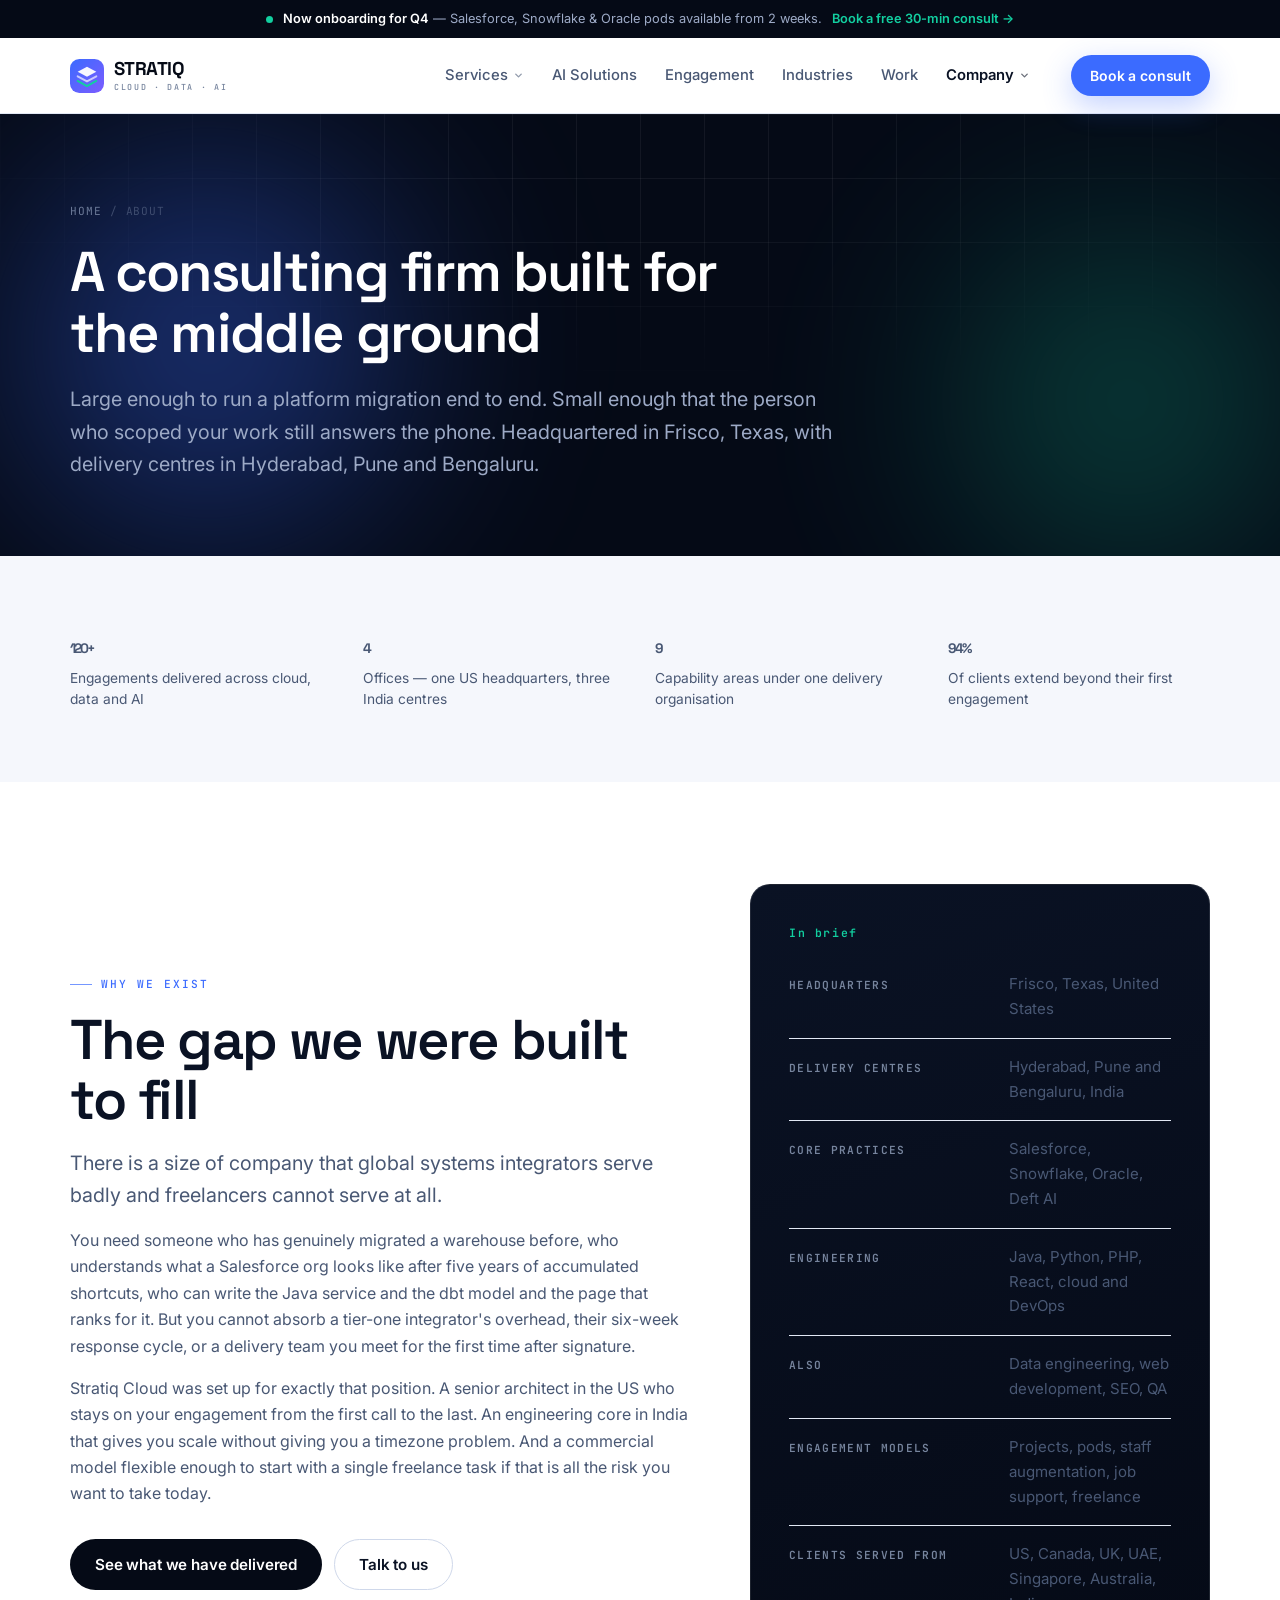
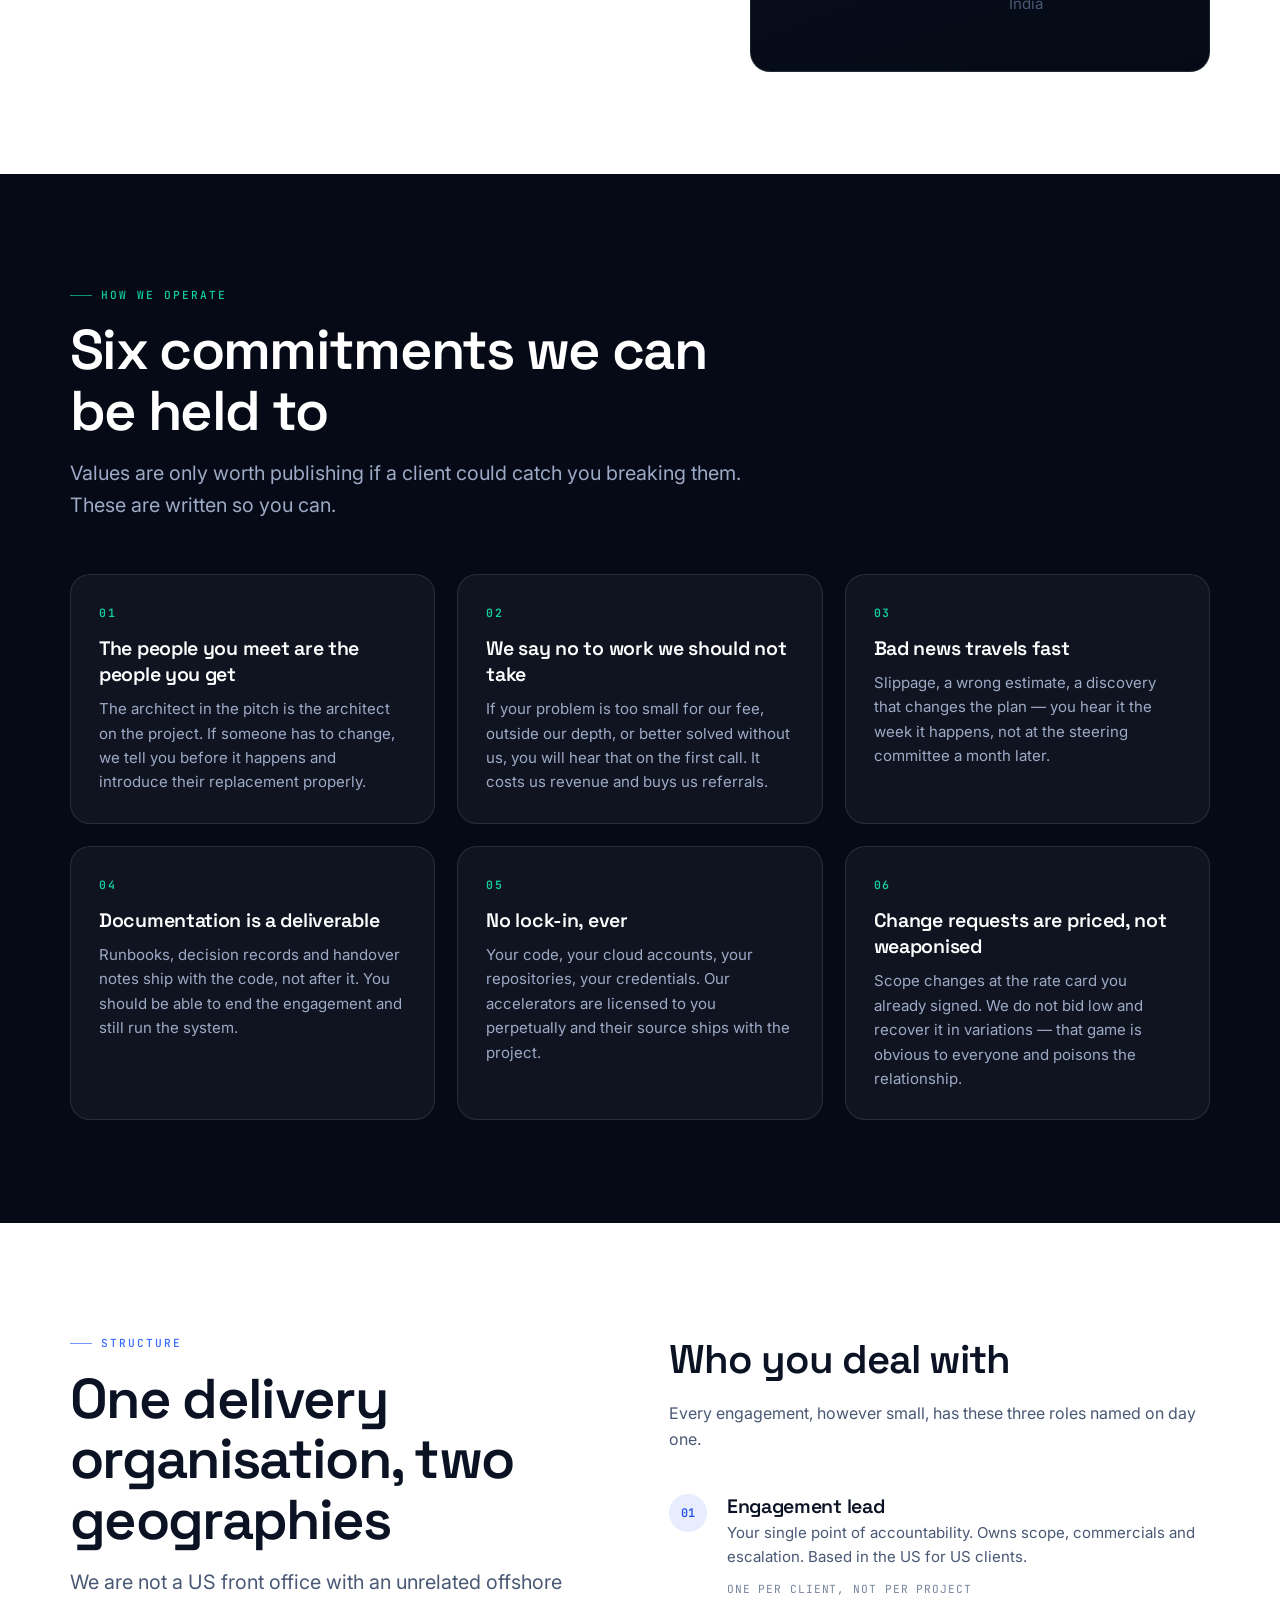
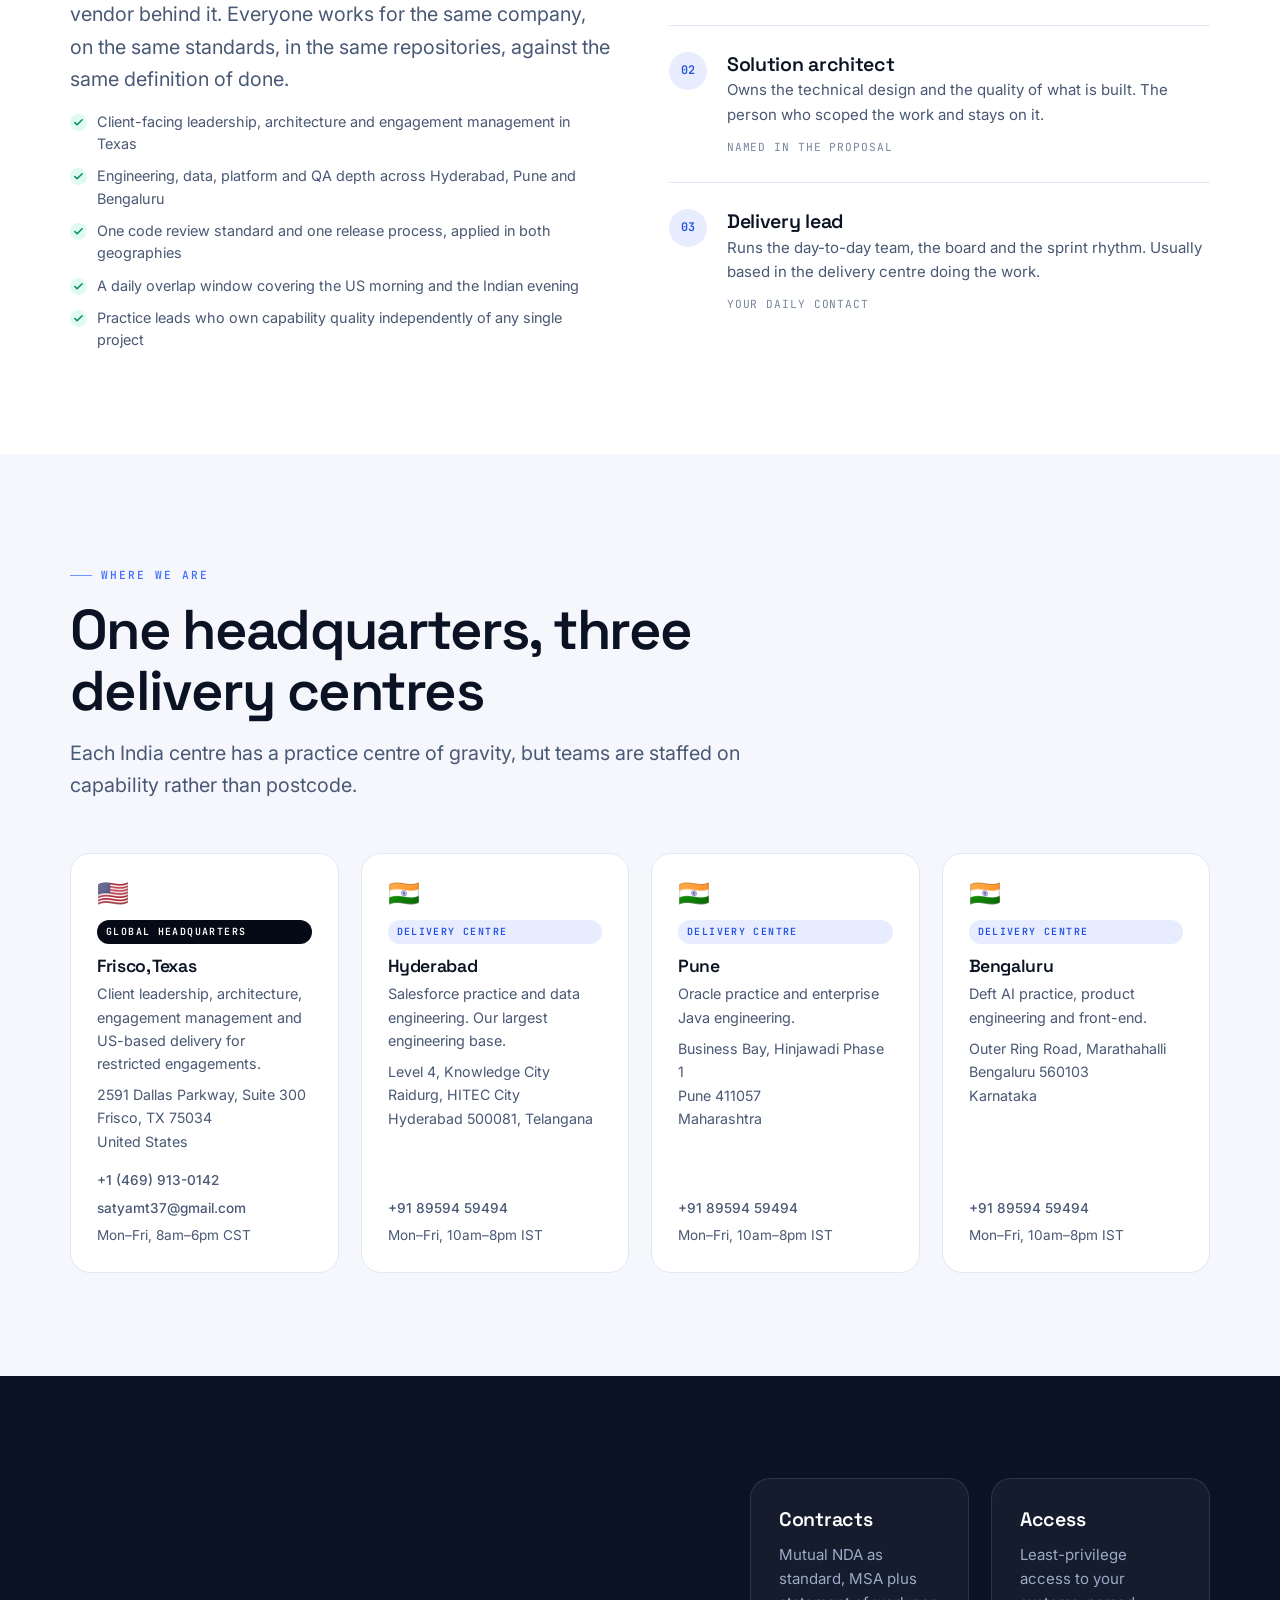
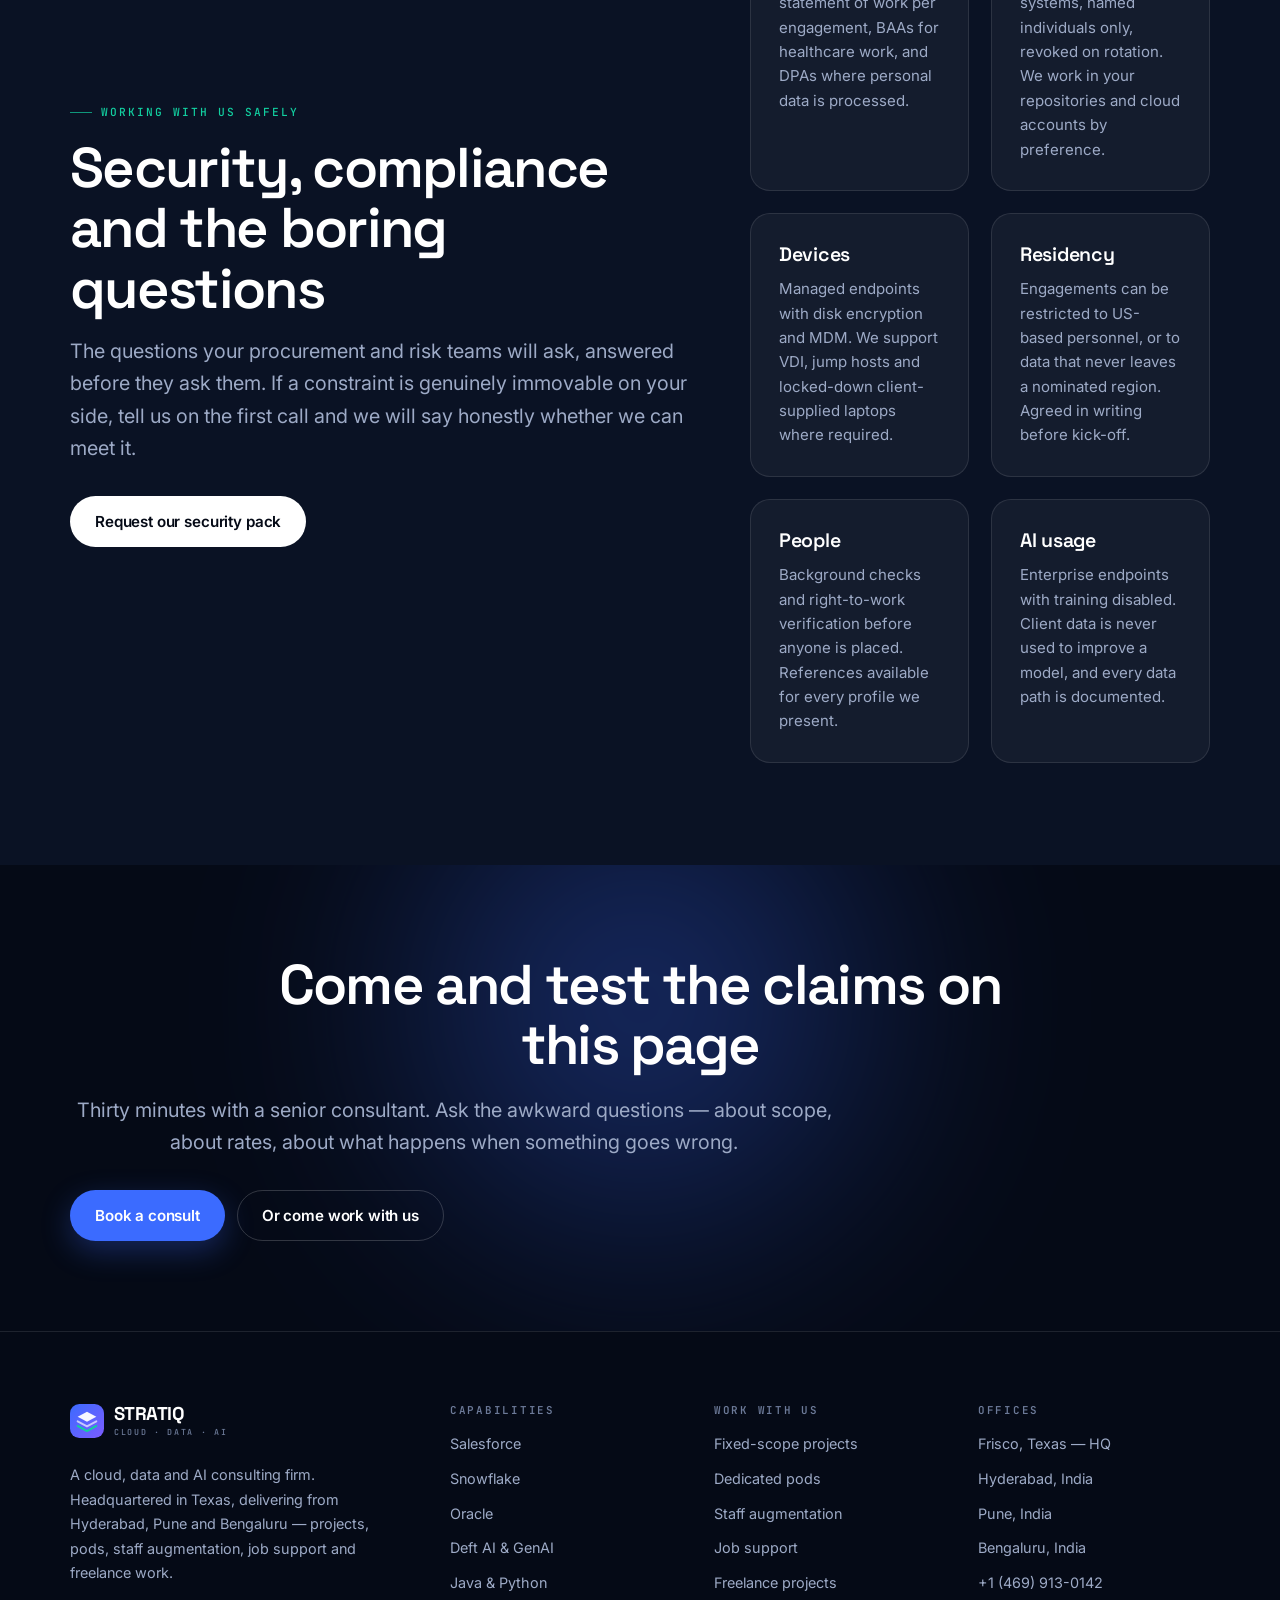
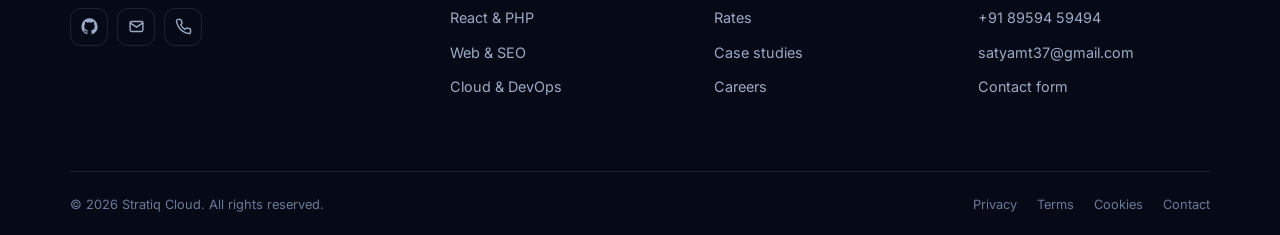
==== about.html @ 6be4d31a "Stratiq Cloud — IT consulting website (Salesforce, Snowflake, Oracle, AI) Complete 11-page static si" ====
<!DOCTYPE html>
<html lang="en">
<head>
<meta charset="utf-8">
<meta name="viewport" content="width=device-width, initial-scale=1, viewport-fit=cover">
<title>About Stratiq Cloud - Texas headquarters, three India delivery centres</title>
<meta name="description" content="Who we are: a cloud, data and AI consulting firm headquartered in Frisco, Texas, with delivery centres in Hyderabad, Pune and Bengaluru. Our values, our method and how we are structured.">
<meta name="theme-color" content="#050A16">
<meta name="author" content="Stratiq Cloud">
<meta name="robots" content="index, follow">
<link rel="canonical" href="https://satyamt37.github.io/Consulting_firm/about.html">

<link rel="icon" href="assets/img/favicon.svg" type="image/svg+xml">
<link rel="apple-touch-icon" href="assets/img/favicon.svg">
<link rel="mask-icon" href="assets/img/favicon.svg" color="#3B6BFF">

<meta property="og:type" content="website">
<meta property="og:site_name" content="Stratiq Cloud">
<meta property="og:title" content="About Stratiq Cloud - Texas headquarters, three India delivery centres">
<meta property="og:description" content="Who we are: a cloud, data and AI consulting firm headquartered in Frisco, Texas, with delivery centres in Hyderabad, Pune and Bengaluru. Our values, our method and how we are structured.">
<meta property="og:url" content="https://satyamt37.github.io/Consulting_firm/about.html">
<meta property="og:image" content="https://satyamt37.github.io/Consulting_firm/assets/img/og.svg">
<meta property="og:image:width" content="1200">
<meta property="og:image:height" content="630">
<meta name="twitter:card" content="summary_large_image">
<meta name="twitter:title" content="About Stratiq Cloud - Texas headquarters, three India delivery centres">
<meta name="twitter:description" content="Who we are: a cloud, data and AI consulting firm headquartered in Frisco, Texas, with delivery centres in Hyderabad, Pune and Bengaluru. Our values, our method and how we are structured.">
<meta name="twitter:image" content="https://satyamt37.github.io/Consulting_firm/assets/img/og.svg">

<link rel="preconnect" href="https://fonts.googleapis.com">
<link rel="preconnect" href="https://fonts.gstatic.com" crossorigin>
<link href="https://fonts.googleapis.com/css2?family=Space+Grotesk:wght@500;600;700&family=Inter:wght@400;500;600&family=JetBrains+Mono:wght@400;500;600&display=swap" rel="stylesheet">
<link rel="stylesheet" href="assets/css/style.css">

<script type="application/ld+json">
{
  "@context": "https://schema.org",
  "@type": "ProfessionalService",
  "name": "Stratiq Cloud",
  "alternateName": "Stratiq Cloud Consulting",
  "url": "https://satyamt37.github.io/Consulting_firm/",
  "logo": "https://satyamt37.github.io/Consulting_firm/assets/img/favicon.svg",
  "image": "https://satyamt37.github.io/Consulting_firm/assets/img/og.svg",
  "description": "Global IT consulting firm delivering Salesforce, Snowflake, Oracle, AI, Java, Python, PHP, React and SEO services. Headquartered in Texas with delivery centres in Hyderabad, Pune and Bengaluru.",
  "email": "satyamt37@gmail.com",
  "telephone": "+1-469-913-0142",
  "priceRange": "$$",
  "address": {
    "@type": "PostalAddress",
    "streetAddress": "2591 Dallas Parkway, Suite 300",
    "addressLocality": "Frisco",
    "addressRegion": "TX",
    "postalCode": "75034",
    "addressCountry": "US"
  },
  "areaServed": ["US", "CA", "GB", "AE", "AU", "IN", "SG"],
  "knowsAbout": ["Salesforce", "Snowflake", "Oracle Cloud", "Artificial Intelligence", "Data Engineering", "Java", "Python", "PHP", "React", "SEO"],
  "sameAs": ["https://github.com/satyamt37/Consulting_firm"]
}
</script>
</head>
<body>

<a class="skip" href="#main">Skip to content</a>

<!-- ====================== ANNOUNCEMENT ====================== -->
<div class="announce">
  <div class="wrap announce__in">
    <span class="pulse" aria-hidden="true"></span>
    <span><strong>Now onboarding for Q4</strong> — Salesforce, Snowflake &amp; Oracle pods available from 2 weeks.</span>
    <a href="contact.html">Book a free 30-min consult &rarr;</a>
  </div>
</div>

<!-- ====================== HEADER ====================== -->
<header class="header">
  <div class="wrap header__inner">

    <a class="logo" href="index.html" aria-label="Stratiq Cloud — home">
      <svg class="logo__mark" viewBox="0 0 40 40" fill="none" aria-hidden="true">
        <defs><linearGradient id="sgH" x1="0" y1="0" x2="40" y2="40" gradientUnits="userSpaceOnUse">
          <stop stop-color="#3B6BFF"/><stop offset="1" stop-color="#7C5CFF"/></linearGradient></defs>
        <rect width="40" height="40" rx="11" fill="url(#sgH)"/>
        <path d="M20 9 31 15 20 21 9 15 20 9Z" fill="#fff" opacity=".95"/>
        <path d="M9 20.4 20 26.4l11-6" stroke="#fff" stroke-width="2.3" stroke-linecap="round" stroke-linejoin="round" opacity=".65"/>
        <path d="M9 25.8 20 31.8l11-6" stroke="#12CFA0" stroke-width="2.3" stroke-linecap="round" stroke-linejoin="round"/>
      </svg>
      <span class="logo__txt">STRATIQ<span class="logo__sub">Cloud · Data · AI</span></span>
    </a>

    <nav class="nav" aria-label="Main">
      <ul class="nav__list">

        <li class="nav__item">
          <a class="nav__link" href="services.html">Services
            <svg viewBox="0 0 24 24" fill="none" stroke="currentColor" stroke-width="3" stroke-linecap="round" stroke-linejoin="round" aria-hidden="true"><polyline points="6 9 12 15 18 9"/></svg>
          </a>
          <div class="mega">
            <a class="mega__item" href="services.html#salesforce">
              <span class="mega__ic"><svg viewBox="0 0 24 24" fill="none" stroke="currentColor" stroke-width="2" stroke-linecap="round" stroke-linejoin="round"><path d="M18 10h-1.26A8 8 0 1 0 9 20h9a5 5 0 0 0 0-10z"/></svg></span>
              <span><span class="mega__t">Salesforce</span><span class="mega__d">Sales, Service, Data Cloud, Agentforce, integrations</span></span>
            </a>
            <a class="mega__item" href="services.html#snowflake">
              <span class="mega__ic"><svg viewBox="0 0 24 24" fill="none" stroke="currentColor" stroke-width="2" stroke-linecap="round" stroke-linejoin="round"><line x1="12" y1="2" x2="12" y2="22"/><line x1="4" y1="7" x2="20" y2="17"/><line x1="4" y1="17" x2="20" y2="7"/></svg></span>
              <span><span class="mega__t">Snowflake</span><span class="mega__d">Migrations, Cortex AI, warehouses, cost control</span></span>
            </a>
            <a class="mega__item" href="services.html#oracle">
              <span class="mega__ic"><svg viewBox="0 0 24 24" fill="none" stroke="currentColor" stroke-width="2" stroke-linecap="round" stroke-linejoin="round"><ellipse cx="12" cy="5" rx="9" ry="3"/><path d="M21 12c0 1.66-4 3-9 3s-9-1.34-9-3"/><path d="M3 5v14c0 1.66 4 3 9 3s9-1.34 9-3V5"/></svg></span>
              <span><span class="mega__t">Oracle</span><span class="mega__d">Fusion, OCI, EBS, APEX, PL/SQL modernisation</span></span>
            </a>
            <a class="mega__item" href="ai-solutions.html">
              <span class="mega__ic"><svg viewBox="0 0 24 24" fill="none" stroke="currentColor" stroke-width="2" stroke-linecap="round" stroke-linejoin="round"><rect x="4" y="4" width="16" height="16" rx="3"/><path d="M9 9h6v6H9z"/><path d="M9 2v2M15 2v2M9 20v2M15 20v2M2 9h2M2 15h2M20 9h2M20 15h2"/></svg></span>
              <span><span class="mega__t">Deft AI &amp; GenAI</span><span class="mega__d">Agents, RAG, LLMOps, forecasting, automation</span></span>
            </a>
            <a class="mega__item" href="services.html#engineering">
              <span class="mega__ic"><svg viewBox="0 0 24 24" fill="none" stroke="currentColor" stroke-width="2" stroke-linecap="round" stroke-linejoin="round"><polyline points="16 18 22 12 16 6"/><polyline points="8 6 2 12 8 18"/></svg></span>
              <span><span class="mega__t">Application engineering</span><span class="mega__d">Java, Python, PHP, React, APIs, cloud-native</span></span>
            </a>
            <a class="mega__item" href="services.html#seo">
              <span class="mega__ic"><svg viewBox="0 0 24 24" fill="none" stroke="currentColor" stroke-width="2" stroke-linecap="round" stroke-linejoin="round"><circle cx="11" cy="11" r="7"/><line x1="21" y1="21" x2="16.65" y2="16.65"/></svg></span>
              <span><span class="mega__t">Web &amp; SEO</span><span class="mega__d">Sites, Core Web Vitals, technical and AI-era SEO</span></span>
            </a>
          </div>
        </li>

        <li class="nav__item"><a class="nav__link" href="ai-solutions.html">AI Solutions</a></li>
        <li class="nav__item"><a class="nav__link" href="engagement.html">Engagement</a></li>
        <li class="nav__item"><a class="nav__link" href="industries.html">Industries</a></li>
        <li class="nav__item"><a class="nav__link" href="work.html">Work</a></li>

        <li class="nav__item">
          <a class="nav__link" href="about.html">Company
            <svg viewBox="0 0 24 24" fill="none" stroke="currentColor" stroke-width="3" stroke-linecap="round" stroke-linejoin="round" aria-hidden="true"><polyline points="6 9 12 15 18 9"/></svg>
          </a>
          <div class="mega">
            <a class="mega__item" href="about.html">
              <span class="mega__ic"><svg viewBox="0 0 24 24" fill="none" stroke="currentColor" stroke-width="2" stroke-linecap="round" stroke-linejoin="round"><circle cx="12" cy="12" r="9"/><line x1="3.6" y1="9" x2="20.4" y2="9"/><line x1="3.6" y1="15" x2="20.4" y2="15"/><path d="M12 3a15 15 0 0 1 0 18 15 15 0 0 1 0-18z"/></svg></span>
              <span><span class="mega__t">About Stratiq</span><span class="mega__d">Texas HQ, three India delivery centres, how we work</span></span>
            </a>
            <a class="mega__item" href="careers.html">
              <span class="mega__ic"><svg viewBox="0 0 24 24" fill="none" stroke="currentColor" stroke-width="2" stroke-linecap="round" stroke-linejoin="round"><rect x="2" y="7" width="20" height="14" rx="2"/><path d="M16 21V5a2 2 0 0 0-2-2h-4a2 2 0 0 0-2 2v16"/></svg></span>
              <span><span class="mega__t">Careers</span><span class="mega__d">Open roles across the US and India</span></span>
            </a>
            <a class="mega__item" href="engagement.html#job-support">
              <span class="mega__ic"><svg viewBox="0 0 24 24" fill="none" stroke="currentColor" stroke-width="2" stroke-linecap="round" stroke-linejoin="round"><path d="M18 8A6 6 0 0 0 6 8c0 7-3 9-3 9h18s-3-2-3-9"/><path d="M13.7 21a2 2 0 0 1-3.4 0"/></svg></span>
              <span><span class="mega__t">Job support</span><span class="mega__d">On-the-job help for working professionals</span></span>
            </a>
            <a class="mega__item" href="contact.html">
              <span class="mega__ic"><svg viewBox="0 0 24 24" fill="none" stroke="currentColor" stroke-width="2" stroke-linecap="round" stroke-linejoin="round"><path d="M4 4h16v16H4z"/><polyline points="4 6 12 13 20 6"/></svg></span>
              <span><span class="mega__t">Contact us</span><span class="mega__d">Talk to a consultant in one business day</span></span>
            </a>
          </div>
        </li>

      </ul>
    </nav>

    <a class="btn btn--primary btn--sm header__cta" href="contact.html">Book a consult</a>

    <button class="burger" type="button" aria-label="Open menu" aria-expanded="false" aria-controls="drawer">
      <span></span><span></span><span></span>
    </button>
  </div>
</header>

<!-- ====================== MOBILE DRAWER ====================== -->
<div class="drawer" id="drawer" aria-hidden="true">
  <nav aria-label="Mobile">
    <a class="drawer__link" href="index.html">Home <span>01</span></a>
    <a class="drawer__link" href="services.html">Services <span>02</span></a>
    <a class="drawer__link" href="ai-solutions.html">AI Solutions <span>03</span></a>
    <a class="drawer__link" href="engagement.html">Engagement models <span>04</span></a>
    <a class="drawer__link" href="industries.html">Industries <span>05</span></a>
    <a class="drawer__link" href="work.html">Work <span>06</span></a>
    <a class="drawer__link" href="about.html">About <span>07</span></a>
    <a class="drawer__link" href="careers.html">Careers <span>08</span></a>
    <a class="drawer__link" href="contact.html">Contact <span>09</span></a>
  </nav>
  <div class="drawer__foot">
    <a class="btn btn--primary btn--block" href="contact.html">Book a free consult</a>
    <a class="btn btn--ghost btn--block" href="engagement.html#job-support">Get job support</a>
  </div>
  <div class="drawer__meta">
    US HQ &middot; Frisco, Texas &middot; <a href="tel:+14699130142">+1 (469) 913-0142</a><br>
    India &middot; Hyderabad &middot; <a href="tel:+918959459494">+91 89594 59494</a><br>
    <a href="mailto:satyamt37@gmail.com">satyamt37@gmail.com</a>
  </div>
</div>

<main id="main">
<!-- ============================ PAGE HERO ============================ -->
<section class="phero">
  <div class="hero__bg" aria-hidden="true">
    <div class="hero__grid"></div>
    <div class="hero__glow hero__glow--a"></div>
    <div class="hero__glow hero__glow--b"></div>
  </div>
  <div class="wrap phero__in">
    <nav class="crumbs" aria-label="Breadcrumb">
      <a href="index.html">Home</a><span>/</span><span>About</span>
    </nav>
    <h1 class="h-xl">A consulting firm built for the middle ground</h1>
    <p class="lede">Large enough to run a platform migration end to end. Small enough that the person who scoped your work still answers the phone. Headquartered in Frisco, Texas, with delivery centres in Hyderabad, Pune and Bengaluru.</p>
  </div>
</section>

<!-- ============================ STATS ============================ -->
<section class="section section--tight section--soft">
  <div class="wrap">
    <div class="stats reveal">
      <div class="stat"><b><span data-count="120" data-suffix="+">120+</span></b><span>Engagements delivered across cloud, data and AI</span></div>
      <div class="stat"><b><span data-count="4" data-suffix="">4</span></b><span>Offices — one US headquarters, three India centres</span></div>
      <div class="stat"><b><span data-count="9" data-suffix="">9</span></b><span>Capability areas under one delivery organisation</span></div>
      <div class="stat"><b><span data-count="94" data-suffix="%">94%</span></b><span>Of clients extend beyond their first engagement</span></div>
    </div>
  </div>
</section>

<!-- ============================ STORY ============================ -->
<section class="section">
  <div class="wrap">
    <div class="split split--wide-l">
      <div class="reveal">
        <span class="eyebrow">Why we exist</span>
        <h2 class="h-xl">The gap we were built to fill</h2>
        <p class="lede mt-16">There is a size of company that global systems integrators serve badly and freelancers cannot serve at all.</p>
        <p class="mt-16 muted">You need someone who has genuinely migrated a warehouse before, who understands what a Salesforce org looks like after five years of accumulated shortcuts, who can write the Java service and the dbt model and the page that ranks for it. But you cannot absorb a tier-one integrator's overhead, their six-week response cycle, or a delivery team you meet for the first time after signature.</p>
        <p class="mt-16 muted">Stratiq Cloud was set up for exactly that position. A senior architect in the US who stays on your engagement from the first call to the last. An engineering core in India that gives you scale without giving you a timezone problem. And a commercial model flexible enough to start with a single freelance task if that is all the risk you want to take today.</p>
        <div class="btn-row mt-32">
          <a class="btn btn--dark" href="work.html">See what we have delivered</a>
          <a class="btn btn--ghost" href="contact.html">Talk to us</a>
        </div>
      </div>

      <div class="reveal" data-delay="90">
        <div class="card card--feature card--pad-lg">
          <span class="card__num">In brief</span>
          <div class="dl">
            <div class="dl__row"><dt>Headquarters</dt><dd>Frisco, Texas, United States</dd></div>
            <div class="dl__row"><dt>Delivery centres</dt><dd>Hyderabad, Pune and Bengaluru, India</dd></div>
            <div class="dl__row"><dt>Core practices</dt><dd>Salesforce, Snowflake, Oracle, Deft AI</dd></div>
            <div class="dl__row"><dt>Engineering</dt><dd>Java, Python, PHP, React, cloud and DevOps</dd></div>
            <div class="dl__row"><dt>Also</dt><dd>Data engineering, web development, SEO, QA</dd></div>
            <div class="dl__row"><dt>Engagement models</dt><dd>Projects, pods, staff augmentation, job support, freelance</dd></div>
            <div class="dl__row"><dt>Clients served from</dt><dd>US, Canada, UK, UAE, Singapore, Australia, India</dd></div>
          </div>
        </div>
      </div>
    </div>
  </div>
</section>

<!-- ============================ VALUES ============================ -->
<section class="section section--dark">
  <div class="wrap">
    <div class="section__head reveal">
      <span class="eyebrow">How we operate</span>
      <h2 class="h-xl">Six commitments we can be held to</h2>
      <p class="lede mt-16">Values are only worth publishing if a client could catch you breaking them. These are written so you can.</p>
    </div>

    <div class="grid grid--3">
      <article class="card card--glass reveal">
        <span class="card__num">01</span>
        <h3 class="h-sm">The people you meet are the people you get</h3>
        <p>The architect in the pitch is the architect on the project. If someone has to change, we tell you before it happens and introduce their replacement properly.</p>
      </article>
      <article class="card card--glass reveal" data-delay="60">
        <span class="card__num">02</span>
        <h3 class="h-sm">We say no to work we should not take</h3>
        <p>If your problem is too small for our fee, outside our depth, or better solved without us, you will hear that on the first call. It costs us revenue and buys us referrals.</p>
      </article>
      <article class="card card--glass reveal" data-delay="120">
        <span class="card__num">03</span>
        <h3 class="h-sm">Bad news travels fast</h3>
        <p>Slippage, a wrong estimate, a discovery that changes the plan — you hear it the week it happens, not at the steering committee a month later.</p>
      </article>
      <article class="card card--glass reveal">
        <span class="card__num">04</span>
        <h3 class="h-sm">Documentation is a deliverable</h3>
        <p>Runbooks, decision records and handover notes ship with the code, not after it. You should be able to end the engagement and still run the system.</p>
      </article>
      <article class="card card--glass reveal" data-delay="60">
        <span class="card__num">05</span>
        <h3 class="h-sm">No lock-in, ever</h3>
        <p>Your code, your cloud accounts, your repositories, your credentials. Our accelerators are licensed to you perpetually and their source ships with the project.</p>
      </article>
      <article class="card card--glass reveal" data-delay="120">
        <span class="card__num">06</span>
        <h3 class="h-sm">Change requests are priced, not weaponised</h3>
        <p>Scope changes at the rate card you already signed. We do not bid low and recover it in variations — that game is obvious to everyone and poisons the relationship.</p>
      </article>
    </div>
  </div>
</section>

<!-- ============================ HOW WE ARE STRUCTURED ============================ -->
<section class="section">
  <div class="wrap">
    <div class="split">
      <div class="reveal">
        <span class="eyebrow">Structure</span>
        <h2 class="h-xl">One delivery organisation, two geographies</h2>
        <p class="lede mt-16">We are not a US front office with an unrelated offshore vendor behind it. Everyone works for the same company, on the same standards, in the same repositories, against the same definition of done.</p>
        <ul class="ticks">
          <li>Client-facing leadership, architecture and engagement management in Texas</li>
          <li>Engineering, data, platform and QA depth across Hyderabad, Pune and Bengaluru</li>
          <li>One code review standard and one release process, applied in both geographies</li>
          <li>A daily overlap window covering the US morning and the Indian evening</li>
          <li>Practice leads who own capability quality independently of any single project</li>
        </ul>
      </div>

      <div class="reveal" data-delay="90">
        <h3 class="h-lg">Who you deal with</h3>
        <p class="muted mt-16">Every engagement, however small, has these three roles named on day one.</p>
        <div class="steps mt-16">
          <div class="step">
            <h4 class="h-sm">Engagement lead</h4>
            <p>Your single point of accountability. Owns scope, commercials and escalation. Based in the US for US clients.</p>
            <span class="step__meta">One per client, not per project</span>
          </div>
          <div class="step">
            <h4 class="h-sm">Solution architect</h4>
            <p>Owns the technical design and the quality of what is built. The person who scoped the work and stays on it.</p>
            <span class="step__meta">Named in the proposal</span>
          </div>
          <div class="step">
            <h4 class="h-sm">Delivery lead</h4>
            <p>Runs the day-to-day team, the board and the sprint rhythm. Usually based in the delivery centre doing the work.</p>
            <span class="step__meta">Your daily contact</span>
          </div>
        </div>
      </div>
    </div>
  </div>
</section>

<!-- ============================ OFFICES ============================ -->
<section class="section section--soft" id="offices">
  <div class="wrap">
    <div class="section__head reveal">
      <span class="eyebrow">Where we are</span>
      <h2 class="h-xl">One headquarters, three delivery centres</h2>
      <p class="lede mt-16">Each India centre has a practice centre of gravity, but teams are staffed on capability rather than postcode.</p>
    </div>

    <div class="grid grid--4">
      <div class="office reveal">
        <span class="office__flag" aria-hidden="true">🇺🇸</span>
        <span class="office__tag office__tag--hq">Global headquarters</span>
        <h3>Frisco, Texas</h3>
        <p class="small">Client leadership, architecture, engagement management and US-based delivery for restricted engagements.</p>
        <address>2591 Dallas Parkway, Suite 300<br>Frisco, TX 75034<br>United States</address>
        <div class="office__meta">
          <a href="tel:+14699130142">+1 (469) 913-0142</a>
          <a href="mailto:satyamt37@gmail.com">satyamt37@gmail.com</a>
          <span class="muted">Mon–Fri, 8am–6pm CST</span>
        </div>
      </div>

      <div class="office reveal" data-delay="70">
        <span class="office__flag" aria-hidden="true">🇮🇳</span>
        <span class="office__tag">Delivery centre</span>
        <h3>Hyderabad</h3>
        <p class="small">Salesforce practice and data engineering. Our largest engineering base.</p>
        <address>Level 4, Knowledge City<br>Raidurg, HITEC City<br>Hyderabad 500081, Telangana</address>
        <div class="office__meta">
          <a href="tel:+918959459494">+91 89594 59494</a>
          <span class="muted">Mon–Fri, 10am–8pm IST</span>
        </div>
      </div>

      <div class="office reveal" data-delay="140">
        <span class="office__flag" aria-hidden="true">🇮🇳</span>
        <span class="office__tag">Delivery centre</span>
        <h3>Pune</h3>
        <p class="small">Oracle practice and enterprise Java engineering.</p>
        <address>Business Bay, Hinjawadi Phase 1<br>Pune 411057<br>Maharashtra</address>
        <div class="office__meta">
          <a href="tel:+918959459494">+91 89594 59494</a>
          <span class="muted">Mon–Fri, 10am–8pm IST</span>
        </div>
      </div>

      <div class="office reveal" data-delay="210">
        <span class="office__flag" aria-hidden="true">🇮🇳</span>
        <span class="office__tag">Delivery centre</span>
        <h3>Bengaluru</h3>
        <p class="small">Deft AI practice, product engineering and front-end.</p>
        <address>Outer Ring Road, Marathahalli<br>Bengaluru 560103<br>Karnataka</address>
        <div class="office__meta">
          <a href="tel:+918959459494">+91 89594 59494</a>
          <span class="muted">Mon–Fri, 10am–8pm IST</span>
        </div>
      </div>
    </div>
  </div>
</section>

<!-- ============================ COMPLIANCE ============================ -->
<section class="section section--ink2">
  <div class="wrap">
    <div class="split split--wide-l">
      <div class="reveal">
        <span class="eyebrow">Working with us safely</span>
        <h2 class="h-xl">Security, compliance and the boring questions</h2>
        <p class="lede mt-16">The questions your procurement and risk teams will ask, answered before they ask them. If a constraint is genuinely immovable on your side, tell us on the first call and we will say honestly whether we can meet it.</p>
        <div class="btn-row mt-32">
          <a class="btn btn--light" href="contact.html">Request our security pack</a>
        </div>
      </div>
      <div class="grid grid--2 reveal" data-delay="90">
        <div class="card card--glass"><h3 class="h-sm">Contracts</h3><p>Mutual NDA as standard, MSA plus statement of work per engagement, BAAs for healthcare work, and DPAs where personal data is processed.</p></div>
        <div class="card card--glass"><h3 class="h-sm">Access</h3><p>Least-privilege access to your systems, named individuals only, revoked on rotation. We work in your repositories and cloud accounts by preference.</p></div>
        <div class="card card--glass"><h3 class="h-sm">Devices</h3><p>Managed endpoints with disk encryption and MDM. We support VDI, jump hosts and locked-down client-supplied laptops where required.</p></div>
        <div class="card card--glass"><h3 class="h-sm">Residency</h3><p>Engagements can be restricted to US-based personnel, or to data that never leaves a nominated region. Agreed in writing before kick-off.</p></div>
        <div class="card card--glass"><h3 class="h-sm">People</h3><p>Background checks and right-to-work verification before anyone is placed. References available for every profile we present.</p></div>
        <div class="card card--glass"><h3 class="h-sm">AI usage</h3><p>Enterprise endpoints with training disabled. Client data is never used to improve a model, and every data path is documented.</p></div>
      </div>
    </div>
  </div>
</section>

<!-- ============================ CTA ============================ -->
<section class="cta">
  <div class="cta__glow" aria-hidden="true"></div>
  <div class="wrap cta__in">
    <h2 class="h-xl">Come and test the claims on this page</h2>
    <p class="lede">Thirty minutes with a senior consultant. Ask the awkward questions — about scope, about rates, about what happens when something goes wrong.</p>
    <div class="btn-row">
      <a class="btn btn--primary" href="contact.html">Book a consult</a>
      <a class="btn btn--ghost-inv" href="careers.html">Or come work with us</a>
    </div>
  </div>
</section>
</main>

<!-- ====================== FOOTER ====================== -->
<footer class="footer">
  <div class="wrap footer__top">

    <div>
      <a class="logo" href="index.html" aria-label="Stratiq Cloud — home">
        <svg class="logo__mark" viewBox="0 0 40 40" fill="none" aria-hidden="true">
          <defs><linearGradient id="sgF" x1="0" y1="0" x2="40" y2="40" gradientUnits="userSpaceOnUse">
            <stop stop-color="#3B6BFF"/><stop offset="1" stop-color="#7C5CFF"/></linearGradient></defs>
          <rect width="40" height="40" rx="11" fill="url(#sgF)"/>
          <path d="M20 9 31 15 20 21 9 15 20 9Z" fill="#fff" opacity=".95"/>
          <path d="M9 20.4 20 26.4l11-6" stroke="#fff" stroke-width="2.3" stroke-linecap="round" stroke-linejoin="round" opacity=".65"/>
          <path d="M9 25.8 20 31.8l11-6" stroke="#12CFA0" stroke-width="2.3" stroke-linecap="round" stroke-linejoin="round"/>
        </svg>
        <span class="logo__txt">STRATIQ<span class="logo__sub">Cloud · Data · AI</span></span>
      </a>
      <p class="footer__blurb">A cloud, data and AI consulting firm. Headquartered in Texas, delivering from Hyderabad, Pune and Bengaluru — projects, pods, staff augmentation, job support and freelance work.</p>
      <div class="social">
        <a href="https://github.com/satyamt37/Consulting_firm" aria-label="GitHub" rel="noopener">
          <svg viewBox="0 0 24 24" fill="currentColor" aria-hidden="true"><path d="M12 .5A11.5 11.5 0 0 0 .5 12a11.5 11.5 0 0 0 7.86 10.93c.58.1.79-.25.79-.56v-2c-3.2.7-3.88-1.37-3.88-1.37-.53-1.35-1.29-1.71-1.29-1.71-1.05-.72.08-.7.08-.7 1.16.08 1.77 1.2 1.77 1.2 1.03 1.77 2.7 1.26 3.36.96.1-.75.4-1.26.73-1.55-2.56-.29-5.25-1.28-5.25-5.7 0-1.26.45-2.29 1.19-3.1-.12-.29-.52-1.46.11-3.05 0 0 .97-.31 3.18 1.18a11 11 0 0 1 5.8 0c2.2-1.49 3.17-1.18 3.17-1.18.63 1.59.23 2.76.11 3.05.74.81 1.19 1.84 1.19 3.1 0 4.43-2.7 5.4-5.27 5.69.41.36.78 1.06.78 2.14v3.17c0 .31.21.67.8.56A11.5 11.5 0 0 0 23.5 12 11.5 11.5 0 0 0 12 .5z"/></svg>
        </a>
        <a href="mailto:satyamt37@gmail.com" aria-label="Email Stratiq Cloud">
          <svg viewBox="0 0 24 24" fill="none" stroke="currentColor" stroke-width="2" stroke-linecap="round" stroke-linejoin="round" aria-hidden="true"><rect x="3" y="5" width="18" height="14" rx="2"/><polyline points="3 7 12 13 21 7"/></svg>
        </a>
        <a href="tel:+14699130142" aria-label="Call our US office">
          <svg viewBox="0 0 24 24" fill="none" stroke="currentColor" stroke-width="2" stroke-linecap="round" stroke-linejoin="round" aria-hidden="true"><path d="M22 16.9v3a2 2 0 0 1-2.2 2 19.8 19.8 0 0 1-8.6-3.1 19.5 19.5 0 0 1-6-6A19.8 19.8 0 0 1 2.1 4.2 2 2 0 0 1 4.1 2h3a2 2 0 0 1 2 1.7c.1 1 .4 1.9.7 2.8a2 2 0 0 1-.5 2.1L8.1 9.9a16 16 0 0 0 6 6l1.3-1.2a2 2 0 0 1 2.1-.5c.9.3 1.8.6 2.8.7a2 2 0 0 1 1.7 2z"/></svg>
        </a>
      </div>
    </div>

    <div>
      <h4>Capabilities</h4>
      <div class="footer__links">
        <a href="services.html#salesforce">Salesforce</a>
        <a href="services.html#snowflake">Snowflake</a>
        <a href="services.html#oracle">Oracle</a>
        <a href="ai-solutions.html">Deft AI &amp; GenAI</a>
        <a href="services.html#engineering">Java &amp; Python</a>
        <a href="services.html#engineering">React &amp; PHP</a>
        <a href="services.html#seo">Web &amp; SEO</a>
        <a href="services.html#cloud">Cloud &amp; DevOps</a>
      </div>
    </div>

    <div>
      <h4>Work with us</h4>
      <div class="footer__links">
        <a href="engagement.html#projects">Fixed-scope projects</a>
        <a href="engagement.html#pods">Dedicated pods</a>
        <a href="engagement.html#staffing">Staff augmentation</a>
        <a href="engagement.html#job-support">Job support</a>
        <a href="engagement.html#freelance">Freelance projects</a>
        <a href="engagement.html#rates">Rates</a>
        <a href="work.html">Case studies</a>
        <a href="careers.html">Careers</a>
      </div>
    </div>

    <div>
      <h4>Offices</h4>
      <div class="footer__links">
        <a href="about.html#offices">Frisco, Texas &mdash; HQ</a>
        <a href="about.html#offices">Hyderabad, India</a>
        <a href="about.html#offices">Pune, India</a>
        <a href="about.html#offices">Bengaluru, India</a>
        <a href="tel:+14699130142">+1 (469) 913-0142</a>
        <a href="tel:+918959459494">+91 89594 59494</a>
        <a href="mailto:satyamt37@gmail.com">satyamt37@gmail.com</a>
        <a href="contact.html">Contact form</a>
      </div>
    </div>

  </div>

  <div class="wrap">
    <div class="footer__bot">
      <p>&copy; <span data-year>2026</span> Stratiq Cloud. All rights reserved.</p>
      <nav aria-label="Legal">
        <a href="legal.html#privacy">Privacy</a>
        <a href="legal.html#terms">Terms</a>
        <a href="legal.html#cookies">Cookies</a>
        <a href="contact.html">Contact</a>
      </nav>
    </div>
  </div>
</footer>

<button class="totop" type="button" aria-label="Back to top">
  <svg viewBox="0 0 24 24" fill="none" stroke="currentColor" stroke-width="2.4" stroke-linecap="round" stroke-linejoin="round" aria-hidden="true"><line x1="12" y1="19" x2="12" y2="5"/><polyline points="5 12 12 5 19 12"/></svg>
</button>

<script src="assets/js/config.js"></script>
<script src="assets/js/site.js" defer></script>
</body>
</html>
---- assets/css/style.css ----
/* ==========================================================================
   STRATIQ CLOUD — Global stylesheet
   Cloud · Data · AI consulting
   Mobile-first. Verified 320px → 2560px.
   ========================================================================== */

/* ---------- 1. TOKENS ---------- */
:root{
  --ink:#050A16;
  --ink-2:#0A1224;
  --ink-3:#111C33;
  --ink-4:#1A2740;

  --paper:#FFFFFF;
  --paper-2:#F5F7FC;
  --paper-3:#E9EEF8;

  --brand:#3B6BFF;
  --brand-ink:#2450E0;
  --brand-soft:#E7EDFF;
  --violet:#7C5CFF;
  --mint:#12CFA0;
  --mint-soft:#DFFAF1;
  --amber:#FFB020;
  --rose:#FF5E7A;

  --t-hi:#0A1224;
  --t-mid:#495874;
  --t-low:#77859E;
  --t-inv-hi:#EEF2FB;
  --t-inv-mid:#9DAAC6;
  --t-inv-low:#6C7A98;

  --line:#E2E8F4;
  --line-2:#CFD8EA;
  --line-dark:rgba(255,255,255,.10);
  --line-dark-2:rgba(255,255,255,.18);

  --f-head:"Space Grotesk","Segoe UI",system-ui,-apple-system,sans-serif;
  --f-body:"Inter","Segoe UI",system-ui,-apple-system,sans-serif;
  --f-mono:"JetBrains Mono","SFMono-Regular",Consolas,monospace;

  --r-sm:8px;
  --r:14px;
  --r-lg:20px;
  --r-xl:28px;
  --r-pill:999px;

  --sh-1:0 1px 2px rgba(10,18,36,.06),0 2px 8px rgba(10,18,36,.05);
  --sh-2:0 4px 12px rgba(10,18,36,.07),0 14px 34px rgba(10,18,36,.09);
  --sh-3:0 10px 24px rgba(10,18,36,.10),0 30px 70px rgba(10,18,36,.14);
  --sh-brand:0 10px 30px rgba(59,107,255,.30);

  --wrap:1220px;
  --gut:clamp(18px,5vw,40px);
  --head-h:72px;

  --ease:cubic-bezier(.22,.8,.28,1);
}

/* ---------- 2. RESET ---------- */
*,*::before,*::after{box-sizing:border-box}
html{-webkit-text-size-adjust:100%;scroll-behavior:smooth;scroll-padding-top:calc(var(--head-h) + 16px)}
body{
  margin:0;
  font-family:var(--f-body);
  font-size:16px;
  line-height:1.65;
  color:var(--t-hi);
  background:var(--paper);
  -webkit-font-smoothing:antialiased;
  text-rendering:optimizeLegibility;
  overflow-x:hidden;
}
img,svg,video{max-width:100%;height:auto;display:block}
a{color:inherit;text-decoration:none}
button,input,select,textarea{font:inherit;color:inherit}
button{background:none;border:0;cursor:pointer}
ul,ol{margin:0;padding:0;list-style:none}
h1,h2,h3,h4,h5{margin:0;font-family:var(--f-head);font-weight:600;line-height:1.14;letter-spacing:-.02em;color:var(--t-hi)}
p{margin:0}
hr{border:0;border-top:1px solid var(--line);margin:0}
table{border-collapse:collapse;width:100%}
:focus-visible{outline:3px solid var(--brand);outline-offset:3px;border-radius:4px}
::selection{background:var(--brand);color:#fff}

.skip{
  position:absolute;top:0;left:0;z-index:999;
  width:1px;height:1px;padding:0;margin:-1px;overflow:hidden;
  clip:rect(0 0 0 0);white-space:nowrap;
  background:#fff;color:var(--ink);border-radius:0 0 10px 0;font-weight:600;
}
.skip:focus{width:auto;height:auto;padding:12px 18px;margin:0;overflow:visible;clip:auto}

/* ---------- 3. LAYOUT PRIMITIVES ---------- */
.wrap{width:100%;max-width:var(--wrap);margin-inline:auto;padding-inline:var(--gut)}
.wrap--narrow{max-width:840px}
.section{padding-block:clamp(56px,8vw,110px)}
.section--tight{padding-block:clamp(40px,6vw,72px)}
.section--dark{background:var(--ink);color:var(--t-inv-hi)}
.section--ink2{background:var(--ink-2);color:var(--t-inv-hi)}
.section--soft{background:var(--paper-2)}
.section--dark h1,.section--dark h2,.section--dark h3,.section--dark h4,
.section--ink2 h1,.section--ink2 h2,.section--ink2 h3,.section--ink2 h4{color:#fff}
.section--line{border-top:1px solid var(--line)}
.section__head{max-width:70ch;margin-bottom:clamp(30px,4.5vw,52px)}
.center.section__head{margin-inline:auto}

.center{text-align:center}
.center .lede{margin-inline:auto}

/* ---------- 4. TYPE SCALE ---------- */
.h-xxl{font-size:clamp(2.25rem,1.35rem + 4.4vw,4.6rem);letter-spacing:-.035em;line-height:1.04}
.h-xl {font-size:clamp(1.95rem,1.25rem + 3.1vw,3.5rem);letter-spacing:-.03em;line-height:1.08}
.h-lg {font-size:clamp(1.55rem,1.15rem + 1.8vw,2.5rem);letter-spacing:-.025em;line-height:1.16}
.h-md {font-size:clamp(1.25rem,1.06rem + .85vw,1.65rem);letter-spacing:-.02em;line-height:1.28}
.h-sm {font-size:clamp(1.06rem,1rem + .35vw,1.22rem);letter-spacing:-.015em;line-height:1.35}

.lede{font-size:clamp(1.03rem,.98rem + .35vw,1.24rem);line-height:1.62;color:var(--t-mid);max-width:64ch}
.section--dark .lede,.section--ink2 .lede{color:var(--t-inv-mid)}
.small{font-size:.9rem;line-height:1.6;color:var(--t-mid)}
.section--dark .small,.section--ink2 .small{color:var(--t-inv-mid)}
.muted{color:var(--t-mid)}
.section--dark .muted,.section--ink2 .muted{color:var(--t-inv-mid)}
.mt-8{margin-top:8px}.mt-16{margin-top:16px}.mt-24{margin-top:24px}.mt-32{margin-top:32px}.mt-48{margin-top:48px}

.eyebrow{
  display:inline-flex;align-items:center;gap:9px;
  font-family:var(--f-mono);font-size:.7rem;font-weight:500;
  letter-spacing:.18em;text-transform:uppercase;color:var(--brand);
  margin-bottom:16px;
}
.eyebrow::before{content:"";width:22px;height:1px;background:currentColor;opacity:.7}
.center .eyebrow::after{content:"";width:22px;height:1px;background:currentColor;opacity:.7}
.section--dark .eyebrow,.section--ink2 .eyebrow{color:var(--mint)}

.grad{
  background:linear-gradient(100deg,#6E97FF 0%,#A78BFF 46%,#3EE6BB 100%);
  -webkit-background-clip:text;background-clip:text;color:transparent;
}

/* ---------- 5. BUTTONS ---------- */
.btn{
  display:inline-flex;align-items:center;justify-content:center;gap:9px;
  min-height:48px;padding:12px 24px;
  font-family:var(--f-body);font-size:.95rem;font-weight:600;letter-spacing:-.01em;
  border-radius:var(--r-pill);border:1.5px solid transparent;
  cursor:pointer;white-space:nowrap;text-align:center;
  transition:transform .2s var(--ease),background .2s,box-shadow .25s,border-color .2s,color .2s;
}
.btn:hover{transform:translateY(-2px)}
.btn:active{transform:translateY(0)}
.btn svg{width:17px;height:17px;flex:none}
.btn--primary{background:var(--brand);color:#fff;box-shadow:var(--sh-brand)}
.btn--primary:hover{background:var(--brand-ink);box-shadow:0 14px 36px rgba(59,107,255,.42)}
.btn--dark{background:var(--ink);color:#fff}
.btn--dark:hover{background:var(--ink-3)}
.btn--light{background:#fff;color:var(--ink)}
.btn--light:hover{box-shadow:0 12px 30px rgba(0,0,0,.22)}
.btn--ghost{border-color:var(--line-2);color:var(--t-hi);background:#fff}
.btn--ghost:hover{border-color:var(--ink);background:var(--paper-2)}
.btn--ghost-inv{border-color:var(--line-dark-2);color:#fff;background:transparent}
.btn--ghost-inv:hover{border-color:#fff;background:rgba(255,255,255,.08)}
.btn--sm{min-height:40px;padding:8px 18px;font-size:.875rem}
.btn--block{width:100%}
.btn[disabled]{opacity:.6;cursor:not-allowed;transform:none}
.btn-row{display:flex;flex-wrap:wrap;gap:12px}
.center .btn-row{justify-content:center}

.link{
  display:inline-flex;align-items:center;gap:7px;font-weight:600;color:var(--brand);
  font-size:.94rem;transition:gap .2s var(--ease)
}
.link:hover{gap:12px}
.link svg{width:15px;height:15px}
.section--dark .link,.section--ink2 .link,.card--dark .link,.card--feature .link,.card--glass .link{color:var(--mint)}

/* ---------- 6. HEADER ---------- */
.header{
  position:sticky;top:0;z-index:900;
  background:rgba(255,255,255,.88);
  backdrop-filter:saturate(180%) blur(16px);
  -webkit-backdrop-filter:saturate(180%) blur(16px);
  border-bottom:1px solid var(--line);
}
.header__inner{display:flex;align-items:center;gap:14px;min-height:var(--head-h)}
.logo{display:inline-flex;align-items:center;gap:10px;font-family:var(--f-head);font-weight:700;font-size:1.16rem;letter-spacing:-.03em;color:var(--ink);flex:none}
.logo__mark{width:34px;height:34px;flex:none}
.logo__txt{display:block;line-height:1}
.logo__sub{display:block;font-family:var(--f-mono);font-size:.52rem;font-weight:500;letter-spacing:.2em;text-transform:uppercase;color:var(--t-low);line-height:1;margin-top:4px}

.nav{display:none;margin-left:auto}
.nav__list{display:flex;align-items:center;gap:2px}
.nav__link{
  display:flex;align-items:center;gap:5px;
  padding:9px 13px;border-radius:var(--r-pill);
  font-size:.925rem;font-weight:500;color:var(--t-mid);
  transition:color .18s,background .18s;
}
.nav__link:hover{color:var(--t-hi);background:var(--paper-2)}
.nav__link[aria-current="page"]{color:var(--t-hi);font-weight:600}
.nav__link svg{width:11px;height:11px;opacity:.6;transition:transform .2s}
.nav__item{position:relative}
.nav__item:hover .nav__link svg{transform:rotate(180deg)}

.mega{
  position:absolute;top:calc(100% + 12px);left:50%;transform:translateX(-50%) translateY(8px);
  width:min(680px,calc(100vw - 32px));padding:14px;
  background:#fff;border:1px solid var(--line);border-radius:var(--r-lg);box-shadow:var(--sh-3);
  display:grid;grid-template-columns:1fr 1fr;gap:4px;
  opacity:0;visibility:hidden;pointer-events:none;
  transition:opacity .2s var(--ease),transform .2s var(--ease),visibility .2s;
}
.nav__item:hover .mega,.nav__item:focus-within .mega{opacity:1;visibility:visible;pointer-events:auto;transform:translateX(-50%) translateY(0)}

/* The last nav item sits near the right edge, so its panel anchors right
   instead of centring - otherwise it pushes the page wider at ~1120-1400px. */
.nav__item:last-child .mega{left:auto;right:0;transform:translateX(0) translateY(8px)}
.nav__item:last-child:hover .mega,
.nav__item:last-child:focus-within .mega{transform:translateX(0) translateY(0)}
.mega::before{content:"";position:absolute;bottom:100%;left:0;right:0;height:14px}
.mega__item{display:flex;gap:12px;padding:11px 12px;border-radius:var(--r);transition:background .16s}
.mega__item:hover{background:var(--paper-2)}
.mega__ic{width:34px;height:34px;flex:none;display:grid;place-items:center;border-radius:10px;background:var(--brand-soft);color:var(--brand-ink)}
.mega__ic svg{width:18px;height:18px}
.mega__t{display:block;font-weight:600;font-size:.92rem;color:var(--t-hi);letter-spacing:-.01em}
.mega__d{display:block;font-size:.79rem;color:var(--t-low);line-height:1.45;margin-top:2px}

.header__cta{display:none;margin-left:14px;flex:none}
.burger{
  margin-left:auto;width:46px;height:46px;flex:none;
  display:grid;place-items:center;border-radius:12px;border:1px solid var(--line);background:#fff;
}
.burger span{display:block;width:19px;height:2px;background:var(--ink);border-radius:2px;transition:transform .26s var(--ease),opacity .18s}
.burger span+span{margin-top:5px}
body.nav-open .burger span:nth-child(1){transform:translateY(7px) rotate(45deg)}
body.nav-open .burger span:nth-child(2){opacity:0}
body.nav-open .burger span:nth-child(3){transform:translateY(-7px) rotate(-45deg)}

.drawer{
  position:fixed;inset:var(--head-h) 0 0;z-index:890;
  background:#fff;padding:18px var(--gut) 44px;
  overflow-y:auto;-webkit-overflow-scrolling:touch;
  transform:translateY(-12px);opacity:0;visibility:hidden;
  transition:opacity .24s var(--ease),transform .24s var(--ease),visibility .24s;
}
body.nav-open .drawer{opacity:1;visibility:visible;transform:none}
body.nav-open{overflow:hidden}
.drawer__link{
  display:flex;align-items:center;justify-content:space-between;gap:10px;
  padding:15px 2px;font-family:var(--f-head);font-size:1.2rem;font-weight:600;letter-spacing:-.02em;
  border-bottom:1px solid var(--line);color:var(--t-hi);
}
.drawer__link span{font-family:var(--f-mono);font-size:.64rem;color:var(--t-low);letter-spacing:.1em;font-weight:500}
.drawer__foot{margin-top:26px;display:grid;gap:10px}
.drawer__meta{margin-top:24px;font-size:.85rem;color:var(--t-mid);line-height:1.9}
.drawer__meta a{font-weight:600;color:var(--t-hi)}

@media (min-width:1120px){
  .nav{display:block}
  .header__cta{display:inline-flex}
  .burger{display:none}
  .drawer{display:none}
}

/* ---------- 7. ANNOUNCE BAR ---------- */
.announce{background:var(--ink);color:var(--t-inv-mid);font-size:.8rem;line-height:1.4}
.announce__in{display:flex;align-items:center;justify-content:center;gap:10px;flex-wrap:wrap;min-height:38px;padding-block:7px;text-align:center}
.announce strong{color:#fff;font-weight:600}
.announce a{color:var(--mint);font-weight:600;white-space:nowrap}
.announce a:hover{text-decoration:underline}
.pulse{width:7px;height:7px;border-radius:50%;background:var(--mint);flex:none;box-shadow:0 0 0 0 rgba(18,207,160,.6);animation:pulse 2.4s infinite}
@keyframes pulse{70%{box-shadow:0 0 0 9px rgba(18,207,160,0)}100%{box-shadow:0 0 0 0 rgba(18,207,160,0)}}

/* ---------- 8. HERO ---------- */
.hero{position:relative;overflow:hidden;background:var(--ink);color:var(--t-inv-hi);isolation:isolate}
.hero__bg{position:absolute;inset:0;z-index:-2;pointer-events:none}
.hero__grid{
  position:absolute;inset:0;
  background-image:linear-gradient(var(--line-dark) 1px,transparent 1px),linear-gradient(90deg,var(--line-dark) 1px,transparent 1px);
  background-size:64px 64px;
  mask-image:radial-gradient(ellipse 78% 62% at 52% 12%,#000 20%,transparent 78%);
  -webkit-mask-image:radial-gradient(ellipse 78% 62% at 52% 12%,#000 20%,transparent 78%);
  opacity:.55;
}
.hero__glow{position:absolute;border-radius:50%;filter:blur(90px)}
.hero__glow--a{width:min(620px,90vw);aspect-ratio:1;background:radial-gradient(circle,#3B6BFF,transparent 65%);top:-18%;left:-8%;opacity:.5}
.hero__glow--b{width:min(560px,80vw);aspect-ratio:1;background:radial-gradient(circle,#12CFA0,transparent 65%);bottom:-28%;right:-10%;opacity:.32}
.hero__glow--c{width:min(430px,70vw);aspect-ratio:1;background:radial-gradient(circle,#7C5CFF,transparent 65%);top:20%;right:14%;opacity:.28}
.hero__in{position:relative;padding-block:clamp(56px,9vw,110px) clamp(50px,8vw,92px)}
.hero__badge{
  display:inline-flex;align-items:center;gap:9px;padding:7px 15px 7px 8px;margin-bottom:26px;
  border:1px solid var(--line-dark-2);border-radius:var(--r-pill);
  background:rgba(255,255,255,.05);font-size:.79rem;color:var(--t-inv-hi);
  max-width:100%;
}
.hero__badge b{font-weight:600}
.chip-mini{
  font-family:var(--f-mono);font-size:.6rem;letter-spacing:.1em;text-transform:uppercase;
  padding:4px 9px;border-radius:var(--r-pill);background:var(--mint);color:#03251C;font-weight:700;flex:none;
}
.hero h1{color:#fff}
.hero__lede{margin-top:22px;max-width:58ch;font-size:clamp(1.02rem,.97rem + .5vw,1.26rem);color:var(--t-inv-mid);line-height:1.6}
.hero__cta{margin-top:34px}
.hero__note{margin-top:18px;font-size:.82rem;color:var(--t-inv-low)}
.hero__strip{
  margin-top:clamp(44px,7vw,72px);padding-top:26px;border-top:1px solid var(--line-dark);
  display:grid;gap:22px;grid-template-columns:repeat(2,1fr);
}
.hero__stat b{display:block;font-family:var(--f-head);font-size:clamp(1.55rem,1.2rem + 1.5vw,2.25rem);color:#fff;letter-spacing:-.03em;line-height:1.1}
.hero__stat span{display:block;margin-top:5px;font-size:.79rem;color:var(--t-inv-low);line-height:1.4}
@media (min-width:720px){.hero__strip{grid-template-columns:repeat(4,1fr);gap:26px}}
@media (min-width:1000px){
  .hero__cols{display:grid;grid-template-columns:1.05fr .95fr;gap:clamp(36px,4vw,60px);align-items:center}
}

.console{
  border:1px solid var(--line-dark-2);border-radius:var(--r-lg);
  background:linear-gradient(180deg,rgba(255,255,255,.07),rgba(255,255,255,.02));
  box-shadow:0 30px 80px rgba(0,0,0,.5);overflow:hidden;margin-top:44px;
}
@media (min-width:1000px){.console{margin-top:0}}
.console__bar{display:flex;align-items:center;gap:8px;padding:12px 16px;border-bottom:1px solid var(--line-dark)}
.console__dot{width:9px;height:9px;border-radius:50%;background:rgba(255,255,255,.22);flex:none}
.console__ttl{margin-left:6px;font-family:var(--f-mono);font-size:.68rem;color:var(--t-inv-low);letter-spacing:.05em;overflow:hidden;text-overflow:ellipsis;white-space:nowrap}
.console__body{padding:16px 18px}
.crow{display:flex;align-items:center;gap:12px;padding:12px 0;border-bottom:1px dashed var(--line-dark)}
.crow:last-child{border-bottom:0;padding-bottom:2px}
.crow__ic{width:36px;height:36px;flex:none;border-radius:10px;display:grid;place-items:center;background:rgba(59,107,255,.18);color:#9CB6FF}
.crow__ic svg{width:18px;height:18px}
.crow__main{min-width:0}
.crow__t{font-size:.9rem;font-weight:600;color:#fff;letter-spacing:-.01em}
.crow__d{font-family:var(--f-mono);font-size:.7rem;color:var(--t-inv-low);margin-top:2px}
.crow__v{margin-left:auto;font-family:var(--f-mono);font-size:.76rem;color:var(--mint);white-space:nowrap;flex:none}

/* page hero (inner pages) */
.phero{position:relative;background:var(--ink);color:var(--t-inv-hi);overflow:hidden;isolation:isolate}
.phero__in{position:relative;padding-block:clamp(48px,7vw,88px) clamp(44px,6vw,76px)}
.phero h1{color:#fff;max-width:20ch}
.phero .lede{margin-top:20px;color:var(--t-inv-mid)}
.crumbs{display:flex;flex-wrap:wrap;gap:8px;align-items:center;font-family:var(--f-mono);font-size:.7rem;letter-spacing:.08em;text-transform:uppercase;color:var(--t-inv-low);margin-bottom:22px}
.crumbs a:hover{color:#fff}
.crumbs span{opacity:.5}

/* ---------- 9. MARQUEE ---------- */
.marquee{overflow:hidden;position:relative;padding-block:18px;-webkit-mask-image:linear-gradient(90deg,transparent,#000 9%,#000 91%,transparent);mask-image:linear-gradient(90deg,transparent,#000 9%,#000 91%,transparent)}
.marquee__track{display:flex;width:max-content;animation:slide 46s linear infinite}
.marquee:hover .marquee__track{animation-play-state:paused}
@keyframes slide{to{transform:translateX(-50%)}}
.marquee__item{
  display:flex;align-items:center;gap:9px;padding-inline:24px;flex:none;
  font-family:var(--f-head);font-size:1rem;font-weight:600;letter-spacing:-.02em;
  color:var(--t-low);white-space:nowrap;
}
.section--dark .marquee__item,.section--ink2 .marquee__item{color:var(--t-inv-low)}
.marquee__item i{width:6px;height:6px;border-radius:2px;background:var(--brand);opacity:.85;flex:none}
@media (prefers-reduced-motion:reduce){.marquee__track{animation:none;flex-wrap:wrap;width:auto;justify-content:center}}

/* ---------- 10. CARDS & GRIDS ---------- */
.grid{display:grid;gap:clamp(14px,2.4vw,22px)}
.grid--2,.grid--3,.grid--4{grid-template-columns:1fr}
@media (min-width:620px){
  .grid--2{grid-template-columns:repeat(2,1fr)}
  .grid--3{grid-template-columns:repeat(2,1fr)}
  .grid--4{grid-template-columns:repeat(2,1fr)}
}
@media (min-width:1000px){
  .grid--3{grid-template-columns:repeat(3,1fr)}
  .grid--4{grid-template-columns:repeat(4,1fr)}
}

.card{
  position:relative;padding:clamp(20px,2.6vw,28px);
  background:#fff;border:1px solid var(--line);border-radius:var(--r-lg);
  transition:transform .26s var(--ease),box-shadow .26s var(--ease),border-color .26s;
  display:flex;flex-direction:column;height:100%;
}
.card:hover{transform:translateY(-4px);box-shadow:var(--sh-2);border-color:var(--line-2)}
.card__ic{
  width:46px;height:46px;border-radius:13px;display:grid;place-items:center;margin-bottom:18px;flex:none;
  background:var(--brand-soft);color:var(--brand-ink);
}
.card__ic svg{width:22px;height:22px}
.card__ic--mint{background:var(--mint-soft);color:#0A8C6C}
.card__ic--violet{background:#EFEAFF;color:#5B39E8}
.card__ic--amber{background:#FFF3DE;color:#B87503}
.card__ic--rose{background:#FFE9ED;color:#D93A57}
.card h3{margin-bottom:9px}
.card p{color:var(--t-mid);font-size:.94rem;line-height:1.62}
.card .link{margin-top:auto;padding-top:16px;align-self:flex-start}

.card--dark{background:var(--ink-2);border-color:var(--line-dark)}
.card--dark:hover{border-color:var(--line-dark-2);box-shadow:0 24px 60px rgba(0,0,0,.45)}
.card--dark h3,.card--feature h3,.card--glass h3{color:#fff}
.card--dark p,.card--feature p,.card--glass p{color:var(--t-inv-mid)}
.card--dark .card__ic,.card--glass .card__ic,.card--feature .card__ic{background:rgba(59,107,255,.16);color:#9CB6FF}
.card--glass{background:rgba(255,255,255,.045);border-color:var(--line-dark)}
.card--glass:hover{background:rgba(255,255,255,.07);border-color:var(--line-dark-2);box-shadow:none}
.card--flat{border:1px solid var(--line);background:var(--paper-2)}
.card--flat:hover{transform:none;box-shadow:none;background:#fff}
.card--feature{background:linear-gradient(160deg,var(--ink-2),var(--ink));border-color:var(--line-dark);color:var(--t-inv-hi)}
.card--pad-lg{padding:clamp(24px,3.4vw,38px)}

.card__num{
  font-family:var(--f-mono);font-size:.72rem;letter-spacing:.14em;color:var(--brand);
  font-weight:600;margin-bottom:14px;display:block;
}
.card--dark .card__num,.card--feature .card__num,.card--glass .card__num{color:var(--mint)}

.ticks{display:grid;gap:10px;margin-top:16px}
.ticks li{display:flex;gap:10px;font-size:.9rem;line-height:1.55;color:var(--t-mid)}
.ticks li::before{
  content:"";width:17px;height:17px;flex:none;margin-top:3px;border-radius:50%;
  background-color:var(--mint-soft);
  background-image:url("data:image/svg+xml,%3Csvg xmlns='http://www.w3.org/2000/svg' viewBox='0 0 24 24' fill='none' stroke='%230A8C6C' stroke-width='3.4' stroke-linecap='round' stroke-linejoin='round'%3E%3Cpolyline points='20 6 9 17 4 12'/%3E%3C/svg%3E");
  background-size:11px;background-position:center;background-repeat:no-repeat;
}
.section--dark .ticks li,.section--ink2 .ticks li,.card--dark .ticks li,.card--feature .ticks li,.card--glass .ticks li{color:var(--t-inv-mid)}
.section--dark .ticks li::before,.section--ink2 .ticks li::before,.card--dark .ticks li::before,.card--feature .ticks li::before,.card--glass .ticks li::before{background-color:rgba(18,207,160,.18)}

.tags{display:flex;flex-wrap:wrap;gap:7px;margin-top:16px}
.tag{
  font-family:var(--f-mono);font-size:.67rem;letter-spacing:.04em;
  padding:5px 10px;border-radius:var(--r-pill);
  background:var(--paper-2);border:1px solid var(--line);color:var(--t-mid);white-space:nowrap;
}
.section--dark .tag,.section--ink2 .tag,.card--dark .tag,.card--feature .tag,.card--glass .tag{background:rgba(255,255,255,.06);border-color:var(--line-dark);color:var(--t-inv-mid)}
.tag--brand{background:var(--brand-soft);border-color:#C9D8FF;color:var(--brand-ink)}
.tag--mint{background:var(--mint-soft);border-color:#B4EEDC;color:#0A8C6C}

/* ---------- 11. SPLIT ---------- */
.split{display:grid;gap:clamp(28px,4.5vw,60px);align-items:center}
@media (min-width:900px){
  .split{grid-template-columns:1fr 1fr}
  .split--wide-l{grid-template-columns:1.15fr .85fr}
  .split--wide-r{grid-template-columns:.85fr 1.15fr}
  .split--sticky>*:first-child{position:sticky;top:calc(var(--head-h) + 32px)}
}
@media (max-width:899px){.split--flip>*:first-child{order:2}}

/* ---------- 12. STEPS ---------- */
.steps{display:grid;gap:0;counter-reset:s}
.step{
  position:relative;padding:26px 0 26px 58px;border-bottom:1px solid var(--line);counter-increment:s;
}
.steps .step:last-child{border-bottom:0}
.step::before{
  content:counter(s,decimal-leading-zero);
  position:absolute;left:0;top:26px;
  width:38px;height:38px;border-radius:50%;display:grid;place-items:center;
  font-family:var(--f-mono);font-size:.74rem;font-weight:600;
  background:var(--brand-soft);color:var(--brand-ink);
}
.section--dark .step,.section--ink2 .step{border-color:var(--line-dark)}
.section--dark .step::before,.section--ink2 .step::before{background:rgba(18,207,160,.16);color:var(--mint)}
.step h3{margin-bottom:7px}
.step p{color:var(--t-mid);font-size:.94rem}
.section--dark .step p,.section--ink2 .step p{color:var(--t-inv-mid)}
.step__meta{display:block;margin-top:10px;font-family:var(--f-mono);font-size:.7rem;letter-spacing:.08em;text-transform:uppercase;color:var(--t-low)}

/* ---------- 13. ACCORDION ---------- */
.acc{border-top:1px solid var(--line)}
.acc__item{border-bottom:1px solid var(--line)}
.acc__btn{
  width:100%;display:flex;align-items:flex-start;justify-content:space-between;gap:18px;
  padding:22px 0;text-align:left;font-family:var(--f-head);font-weight:600;
  font-size:clamp(1rem,.96rem + .3vw,1.14rem);letter-spacing:-.015em;color:var(--t-hi);line-height:1.4;
}
.acc__btn:hover{color:var(--brand)}
.acc__ic{
  width:28px;height:28px;flex:none;border-radius:50%;border:1px solid var(--line-2);
  display:grid;place-items:center;position:relative;transition:background .2s,border-color .2s,transform .3s var(--ease);margin-top:1px;
}
.acc__ic::before,.acc__ic::after{content:"";position:absolute;background:currentColor;border-radius:2px}
.acc__ic::before{width:11px;height:1.8px}
.acc__ic::after{width:1.8px;height:11px;transition:transform .3s var(--ease),opacity .2s}
.acc__item.is-open .acc__ic{background:var(--brand);border-color:var(--brand);color:#fff;transform:rotate(180deg)}
.acc__item.is-open .acc__ic::after{transform:scaleY(0);opacity:0}
.acc__panel{overflow:hidden;height:0;transition:height .32s var(--ease)}
.acc__inner{padding-bottom:24px;color:var(--t-mid);font-size:.96rem;line-height:1.7;max-width:78ch}
.acc__inner p+p{margin-top:12px}
.section--dark .acc,.section--dark .acc__item,.section--ink2 .acc,.section--ink2 .acc__item{border-color:var(--line-dark)}
.section--dark .acc__btn,.section--ink2 .acc__btn{color:#fff}
.section--dark .acc__ic,.section--ink2 .acc__ic{border-color:var(--line-dark-2)}
.section--dark .acc__inner,.section--ink2 .acc__inner{color:var(--t-inv-mid)}

/* ---------- 14. TABS ---------- */
.tabs__nav{
  display:flex;gap:8px;overflow-x:auto;padding-bottom:6px;margin-bottom:28px;
  scrollbar-width:none;-ms-overflow-style:none;
}
.tabs__nav::-webkit-scrollbar{display:none}
.tabs__btn{
  flex:none;padding:10px 18px;border-radius:var(--r-pill);
  border:1px solid var(--line);background:#fff;
  font-size:.9rem;font-weight:600;color:var(--t-mid);white-space:nowrap;
  transition:background .18s,color .18s,border-color .18s;min-height:42px;
}
.tabs__btn:hover{border-color:var(--line-2);color:var(--t-hi)}
.tabs__btn[aria-selected="true"]{background:var(--ink);border-color:var(--ink);color:#fff}
.section--dark .tabs__btn,.section--ink2 .tabs__btn{background:rgba(255,255,255,.05);border-color:var(--line-dark);color:var(--t-inv-mid)}
.section--dark .tabs__btn[aria-selected="true"],.section--ink2 .tabs__btn[aria-selected="true"]{background:#fff;border-color:#fff;color:var(--ink)}
.tabs__panel[hidden]{display:none}
.tabs__panel{animation:fadeUp .35s var(--ease)}
@keyframes fadeUp{from{opacity:0;transform:translateY(10px)}to{opacity:1;transform:none}}

/* ---------- 15. TABLE ---------- */
.table-scroll{overflow-x:auto;-webkit-overflow-scrolling:touch;border:1px solid var(--line);border-radius:var(--r-lg);background:#fff}
.table-scroll table{min-width:640px}
.table-scroll th,.table-scroll td{padding:15px 18px;text-align:left;font-size:.91rem;border-bottom:1px solid var(--line);vertical-align:top}
.table-scroll thead th{
  font-family:var(--f-mono);font-size:.68rem;letter-spacing:.12em;text-transform:uppercase;
  color:var(--t-low);font-weight:600;background:var(--paper-2);white-space:nowrap;
}
.table-scroll tbody tr:last-child td{border-bottom:0}
.table-scroll td strong{font-weight:600;color:var(--t-hi)}
.table-scroll td{color:var(--t-mid)}
.table-note{margin-top:12px;font-size:.82rem;color:var(--t-low)}

/* ---------- 16. QUOTE / TESTIMONIAL ---------- */
.quotes{display:grid;gap:clamp(14px,2.4vw,22px);grid-template-columns:1fr}
@media (min-width:900px){.quotes{grid-template-columns:repeat(3,1fr)}}
.quote{
  padding:clamp(22px,2.6vw,30px);border-radius:var(--r-lg);
  background:#fff;border:1px solid var(--line);display:flex;flex-direction:column;height:100%;
}
.quote__stars{display:flex;gap:3px;margin-bottom:16px;color:var(--amber)}
.quote__stars svg{width:15px;height:15px}
.quote p{font-size:.98rem;line-height:1.68;color:var(--t-hi)}
.quote__by{display:flex;align-items:center;gap:12px;margin-top:auto;padding-top:22px}
.avatar{
  width:42px;height:42px;border-radius:50%;flex:none;display:grid;place-items:center;
  font-family:var(--f-head);font-weight:700;font-size:.9rem;color:#fff;letter-spacing:-.02em;
  background:linear-gradient(135deg,var(--brand),var(--violet));
}
.avatar--b{background:linear-gradient(135deg,#0A8C6C,var(--mint))}
.avatar--c{background:linear-gradient(135deg,#B87503,var(--amber))}
.quote__by b{display:block;font-size:.9rem;font-weight:600;letter-spacing:-.01em}
.quote__by span{display:block;font-size:.79rem;color:var(--t-low);line-height:1.4}
.section--dark .quote,.section--ink2 .quote{background:rgba(255,255,255,.045);border-color:var(--line-dark)}
.section--dark .quote p,.section--ink2 .quote p{color:var(--t-inv-hi)}
.section--dark .quote__by b,.section--ink2 .quote__by b{color:#fff}

/* ---------- 17. STATS ---------- */
.stats{display:grid;gap:clamp(18px,3vw,30px);grid-template-columns:repeat(2,1fr)}
@media (min-width:900px){.stats{grid-template-columns:repeat(4,1fr)}}
.stat b{display:block;font-family:var(--f-head);font-size:clamp(1.9rem,1.3rem + 2.4vw,3rem);letter-spacing:-.04em;line-height:1;color:var(--t-hi)}
.stat span{display:block;margin-top:10px;font-size:.86rem;color:var(--t-mid);line-height:1.5}
.section--dark .stat b,.section--ink2 .stat b{color:#fff}
.section--dark .stat span,.section--ink2 .stat span{color:var(--t-inv-mid)}

/* ---------- 18. OFFICES ---------- */
.office{
  padding:clamp(20px,2.6vw,26px);border-radius:var(--r-lg);
  border:1px solid var(--line);background:#fff;height:100%;display:flex;flex-direction:column;
}
.office__flag{font-size:1.6rem;line-height:1;margin-bottom:14px}
.office__tag{
  display:inline-block;font-family:var(--f-mono);font-size:.62rem;letter-spacing:.14em;text-transform:uppercase;
  padding:4px 9px;border-radius:var(--r-pill);margin-bottom:12px;font-weight:600;
  background:var(--brand-soft);color:var(--brand-ink);
}
.office__tag--hq{background:var(--ink);color:#fff}
.office h3{font-size:1.1rem;margin-bottom:6px}
.office address{font-style:normal;font-size:.89rem;line-height:1.65;color:var(--t-mid);margin-top:8px}
.office__meta{margin-top:auto;padding-top:16px;font-size:.85rem;display:grid;gap:5px}
.office__meta a{font-weight:500;color:var(--t-mid)}
.office__meta a:hover{color:var(--brand)}
.section--dark .office,.section--ink2 .office{background:rgba(255,255,255,.045);border-color:var(--line-dark)}
.section--dark .office address,.section--ink2 .office address,.section--dark .office__meta a,.section--ink2 .office__meta a{color:var(--t-inv-mid)}
.section--dark .office__tag--hq,.section--ink2 .office__tag--hq{background:#fff;color:var(--ink)}

/* ---------- 19. FORMS ---------- */
.form{display:grid;gap:18px}
.form__row{display:grid;gap:18px}
@media (min-width:640px){.form__row--2{grid-template-columns:1fr 1fr}}
.field{display:grid;gap:7px}
.field label{font-size:.86rem;font-weight:600;color:var(--t-hi);letter-spacing:-.005em}
.field .req{color:var(--rose)}
.field input,.field select,.field textarea{
  width:100%;padding:13px 15px;min-height:50px;
  background:#fff;border:1.5px solid var(--line-2);border-radius:var(--r);
  font-size:16px;line-height:1.5;color:var(--t-hi);
  transition:border-color .18s,box-shadow .18s,background .18s;
  -webkit-appearance:none;appearance:none;
}
.field textarea{min-height:132px;resize:vertical}
.field select{
  background-image:url("data:image/svg+xml,%3Csvg xmlns='http://www.w3.org/2000/svg' viewBox='0 0 24 24' fill='none' stroke='%2377859E' stroke-width='2.4' stroke-linecap='round' stroke-linejoin='round'%3E%3Cpolyline points='6 9 12 15 18 9'/%3E%3C/svg%3E");
  background-repeat:no-repeat;background-position:right 14px center;background-size:17px;padding-right:42px;
}
.field input::placeholder,.field textarea::placeholder{color:var(--t-low);opacity:.8}
.field input:focus,.field select:focus,.field textarea:focus{
  outline:none;border-color:var(--brand);box-shadow:0 0 0 4px rgba(59,107,255,.14);
}
.field .hint{font-size:.78rem;color:var(--t-low);line-height:1.5}
.field .err{font-size:.78rem;color:var(--rose);font-weight:500;display:none}
.field.is-invalid input,.field.is-invalid select,.field.is-invalid textarea{border-color:var(--rose);box-shadow:0 0 0 4px rgba(255,94,122,.12)}
.field.is-invalid .err{display:block}

.check{display:flex;gap:11px;align-items:flex-start;font-size:.86rem;line-height:1.55;color:var(--t-mid);cursor:pointer}
.check input{
  width:19px;height:19px;min-height:0;flex:none;margin-top:2px;padding:0;
  accent-color:var(--brand);border-radius:5px;cursor:pointer;
  -webkit-appearance:auto;appearance:auto;
}
.check a{color:var(--brand);font-weight:500;text-decoration:underline}

.hp{position:absolute!important;left:-9999px!important;width:1px;height:1px;overflow:hidden}

.form__status{
  display:none;padding:15px 18px;border-radius:var(--r);font-size:.9rem;line-height:1.6;
  border:1px solid transparent;
}
.form__status.is-on{display:block}
.form__status--ok{background:var(--mint-soft);border-color:#B4EEDC;color:#08715A}
.form__status--err{background:#FFE9ED;border-color:#FFC9D3;color:#B02440}
.form__status--info{background:var(--brand-soft);border-color:#C9D8FF;color:var(--brand-ink)}
.form__status a{font-weight:600;text-decoration:underline;color:inherit}

.spin{width:16px;height:16px;border-radius:50%;border:2px solid rgba(255,255,255,.35);border-top-color:#fff;animation:spin .7s linear infinite;flex:none}
@keyframes spin{to{transform:rotate(360deg)}}

.form-card{
  background:#fff;border:1px solid var(--line);border-radius:var(--r-xl);
  padding:clamp(22px,3.2vw,40px);box-shadow:var(--sh-2);
}

/* ---------- 20. CTA BAND ---------- */
.cta{position:relative;overflow:hidden;background:var(--ink);color:#fff;isolation:isolate}
.cta__glow{position:absolute;width:min(760px,120vw);aspect-ratio:1;border-radius:50%;filter:blur(100px);opacity:.42;background:radial-gradient(circle,#3B6BFF,transparent 62%);top:-52%;left:50%;transform:translateX(-50%);z-index:-1}
.cta__in{position:relative;padding-block:clamp(52px,7vw,92px);text-align:center}
.cta h2{color:#fff;max-width:22ch;margin-inline:auto}
.cta .lede{color:var(--t-inv-mid);margin-top:18px}
.cta .btn-row{margin-top:32px}
.cta__meta{margin-top:26px;display:flex;flex-wrap:wrap;justify-content:center;gap:10px 24px;font-size:.82rem;color:var(--t-inv-low)}
.cta__meta span{display:inline-flex;align-items:center;gap:7px}
.cta__meta svg{width:14px;height:14px;color:var(--mint)}

/* ---------- 21. FOOTER ---------- */
.footer{background:var(--ink);color:var(--t-inv-mid);border-top:1px solid var(--line-dark)}
.footer__top{padding-block:clamp(44px,6vw,72px);display:grid;gap:38px}
@media (min-width:820px){.footer__top{grid-template-columns:1.5fr 1fr 1fr 1fr;gap:32px}}
.footer .logo{color:#fff}
.footer .logo__sub{color:var(--t-inv-low)}
.footer__blurb{margin-top:18px;font-size:.9rem;line-height:1.7;max-width:36ch}
.footer h4{
  font-family:var(--f-mono);font-size:.68rem;font-weight:600;letter-spacing:.16em;text-transform:uppercase;
  color:var(--t-inv-low);margin-bottom:16px;
}
.footer__links{display:grid;gap:11px}
.footer__links a{font-size:.9rem;color:var(--t-inv-mid);transition:color .16s}
.footer__links a:hover{color:#fff}
.footer__bot{
  border-top:1px solid var(--line-dark);padding-block:22px;
  display:flex;flex-wrap:wrap;gap:12px 22px;align-items:center;justify-content:space-between;
  font-size:.8rem;color:var(--t-inv-low);
}
.footer__bot nav{display:flex;flex-wrap:wrap;gap:12px 20px}
.footer__bot a:hover{color:#fff}
.social{display:flex;gap:9px;margin-top:22px}
.social a{
  width:38px;height:38px;border-radius:11px;display:grid;place-items:center;
  border:1px solid var(--line-dark);color:var(--t-inv-mid);transition:all .18s;
}
.social a:hover{background:#fff;border-color:#fff;color:var(--ink)}
.social svg{width:17px;height:17px}

/* ---------- 22. MISC ---------- */
.pill-row{display:flex;flex-wrap:wrap;gap:9px}
.pill{
  display:inline-flex;align-items:center;gap:7px;padding:8px 14px;border-radius:var(--r-pill);
  border:1px solid var(--line);background:#fff;font-size:.84rem;font-weight:500;color:var(--t-mid);
}
.pill svg{width:14px;height:14px;color:var(--mint)}
.section--dark .pill,.section--ink2 .pill{background:rgba(255,255,255,.05);border-color:var(--line-dark);color:var(--t-inv-mid)}

.kpi{display:flex;flex-wrap:wrap;gap:10px 28px;margin-top:20px}
.kpi div b{display:block;font-family:var(--f-head);font-size:1.5rem;letter-spacing:-.03em;color:var(--t-hi)}
.kpi div span{font-size:.78rem;color:var(--t-low)}
.card--dark .kpi div b,.card--feature .kpi div b,.section--dark .kpi div b{color:#fff}
.card--dark .kpi div span,.card--feature .kpi div span,.section--dark .kpi div span{color:var(--t-inv-low)}

.note{
  padding:18px 20px;border-radius:var(--r);border-left:3px solid var(--brand);
  background:var(--paper-2);font-size:.9rem;line-height:1.65;color:var(--t-mid);
}
.note strong{color:var(--t-hi)}
.section--dark .note,.section--ink2 .note{background:rgba(255,255,255,.05);border-left-color:var(--mint);color:var(--t-inv-mid)}
.section--dark .note strong,.section--ink2 .note strong{color:#fff}

.badge-row{display:flex;flex-wrap:wrap;gap:8px;align-items:center}
.badge{
  font-family:var(--f-mono);font-size:.65rem;letter-spacing:.1em;text-transform:uppercase;font-weight:600;
  padding:5px 10px;border-radius:6px;background:var(--ink);color:#fff;
}
.badge--mint{background:var(--mint);color:#03251C}
.badge--amber{background:var(--amber);color:#3A2500}
.badge--soft{background:var(--brand-soft);color:var(--brand-ink)}

.dl{display:grid;gap:0}
.dl__row{display:grid;gap:4px;padding:16px 0;border-bottom:1px solid var(--line)}
@media (min-width:640px){.dl__row{grid-template-columns:200px 1fr;gap:20px;align-items:baseline}}
.dl__row:last-child{border-bottom:0}
.dl dt{font-family:var(--f-mono);font-size:.7rem;letter-spacing:.12em;text-transform:uppercase;color:var(--t-low);font-weight:600}
.dl dd{margin:0;font-size:.94rem;color:var(--t-mid);line-height:1.65}
.section--dark .dl__row,.section--ink2 .dl__row{border-color:var(--line-dark)}
.section--dark .dl dd,.section--ink2 .dl dd{color:var(--t-inv-mid)}

.role{
  display:flex;flex-wrap:wrap;align-items:center;gap:12px 18px;
  padding:20px 0;border-bottom:1px solid var(--line);
}
.role:last-child{border-bottom:0}
.role__main{flex:1 1 260px;min-width:0}
.role h3{font-size:1.06rem;margin-bottom:5px}
.role__meta{display:flex;flex-wrap:wrap;gap:6px 14px;font-size:.8rem;color:var(--t-low)}
.role__meta span{display:inline-flex;align-items:center;gap:5px}

/* reveal on scroll */
.reveal{opacity:0;transform:translateY(18px);transition:opacity .6s var(--ease),transform .6s var(--ease)}
.reveal.is-in{opacity:1;transform:none}
@media (prefers-reduced-motion:reduce){
  .reveal{opacity:1;transform:none;transition:none}
  html{scroll-behavior:auto}
  *{animation-duration:.001ms!important;transition-duration:.001ms!important}
}

/* back to top */
.totop{
  position:fixed;right:16px;bottom:16px;z-index:800;
  width:46px;height:46px;border-radius:50%;display:grid;place-items:center;
  background:var(--ink);color:#fff;box-shadow:var(--sh-3);
  opacity:0;visibility:hidden;transform:translateY(10px);transition:all .26s var(--ease);
}
.totop.is-on{opacity:1;visibility:visible;transform:none}
.totop svg{width:18px;height:18px}
@media (min-width:640px){.totop{right:24px;bottom:24px}}

/* ---------- 23. PRINT ---------- */
@media print{
  .header,.drawer,.announce,.totop,.cta,.footer__bot nav,.marquee{display:none!important}
  body{color:#000;background:#fff}
  .section{padding-block:20px}
  .hero,.phero,.section--dark,.section--ink2{background:#fff!important;color:#000!important}
  .hero h1,.phero h1,.section--dark h2,.section--ink2 h2{color:#000!important}
  a{text-decoration:underline}
}

/* ---------- 24. UTILITIES ---------- */
.visually-hidden{
  position:absolute!important;width:1px;height:1px;padding:0;margin:-1px;
  overflow:hidden;clip:rect(0 0 0 0);white-space:nowrap;border:0;
}
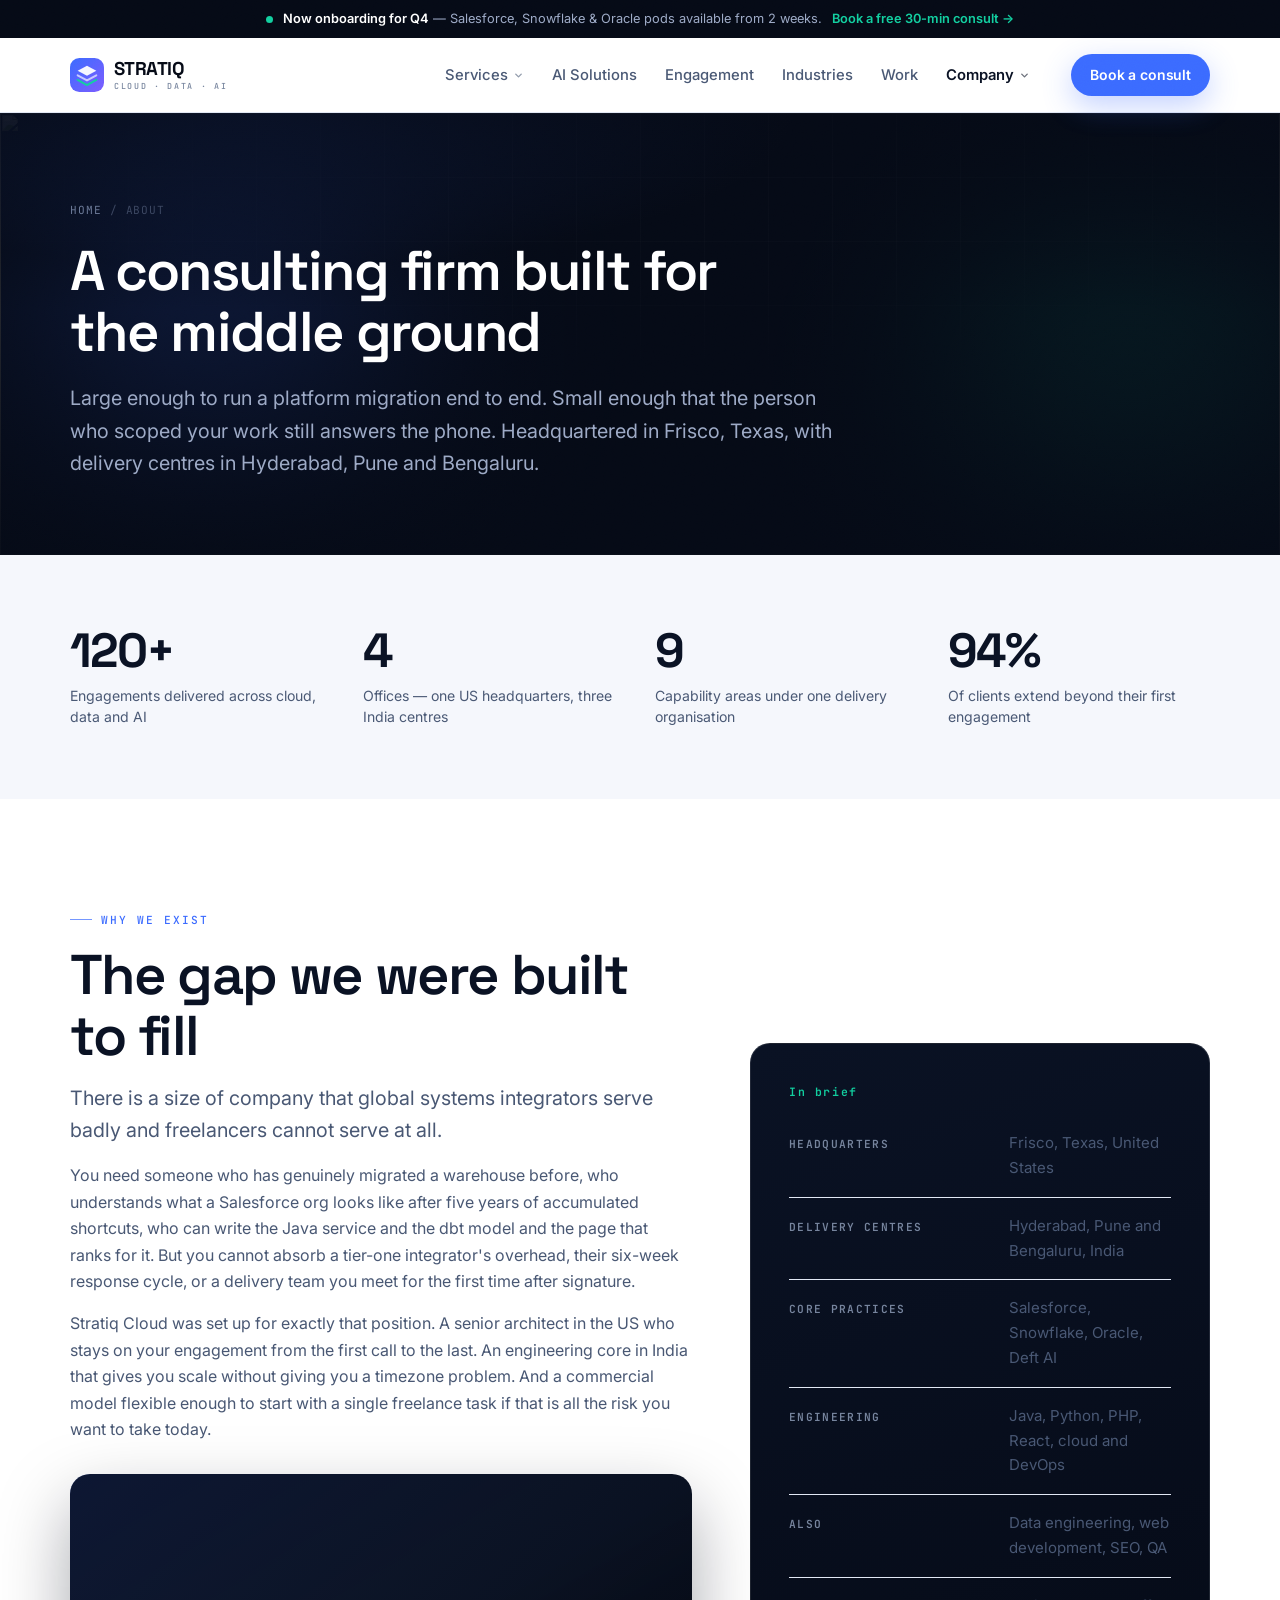
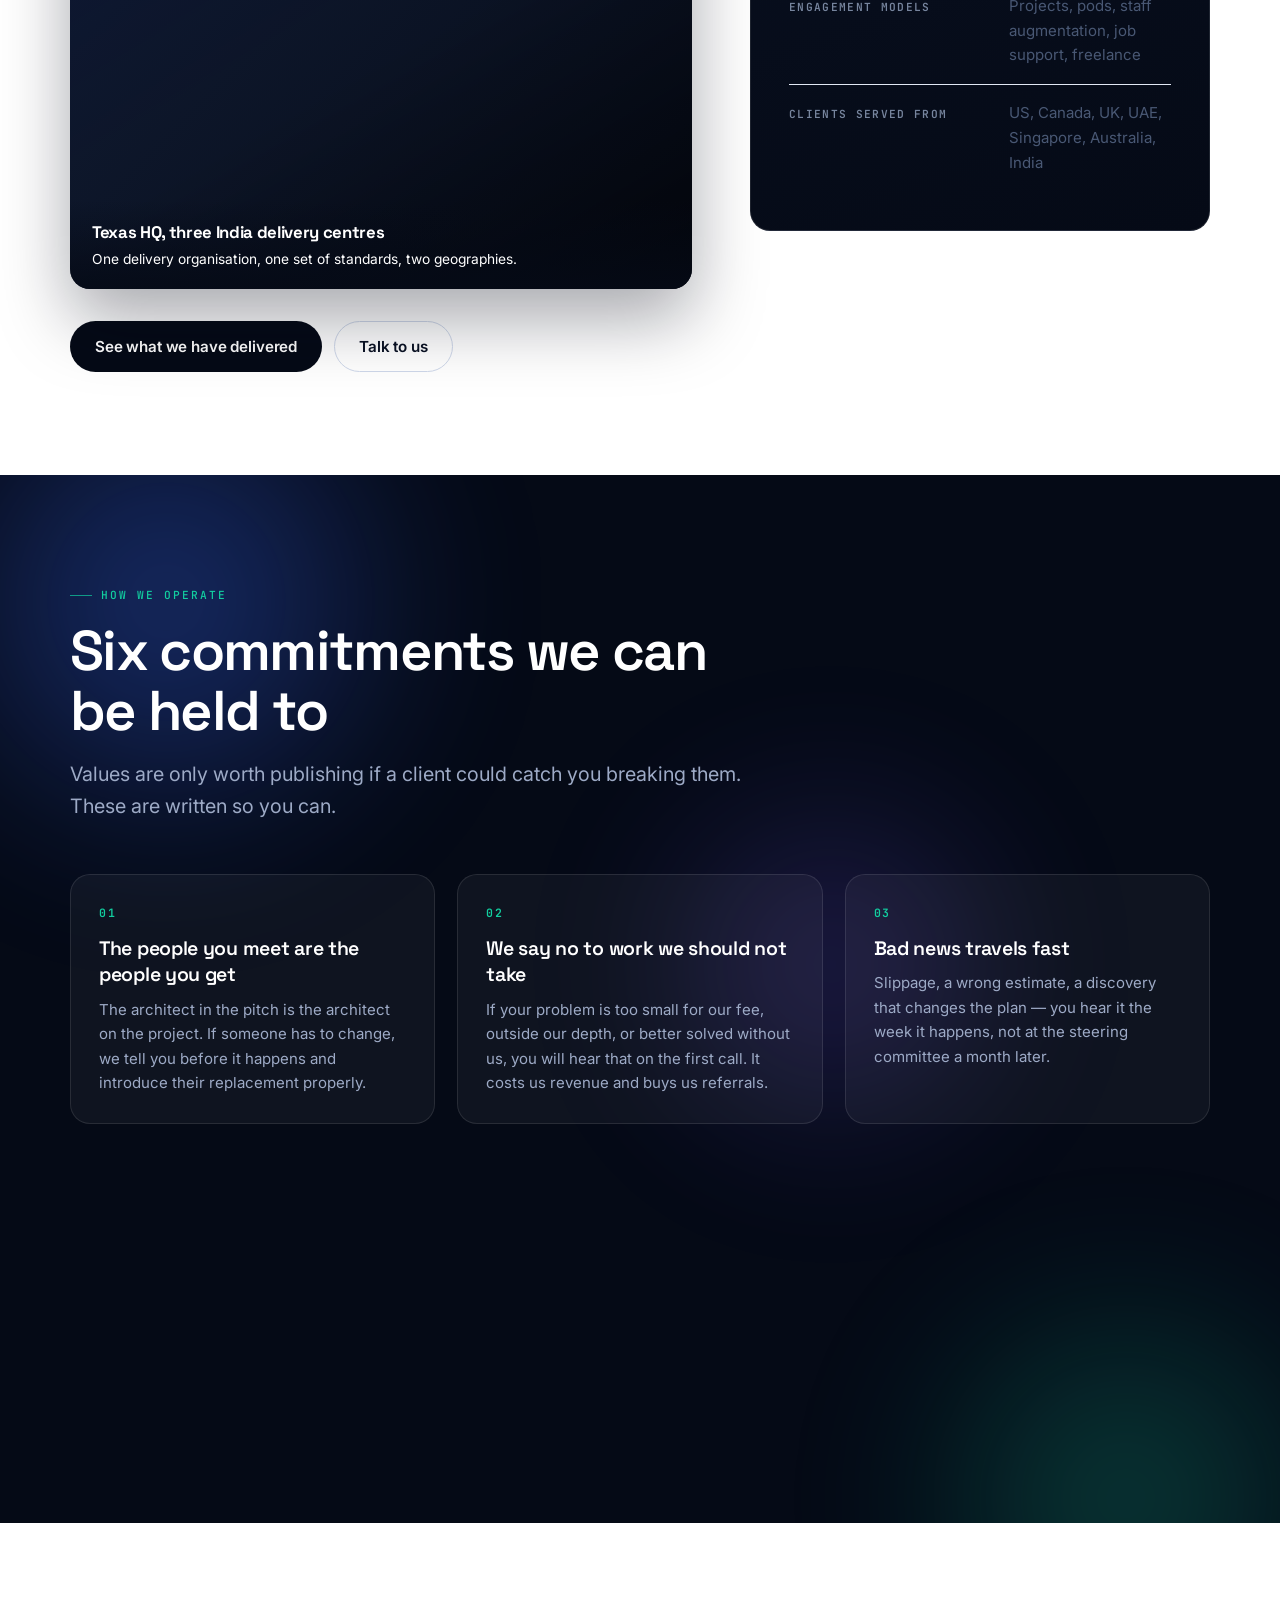
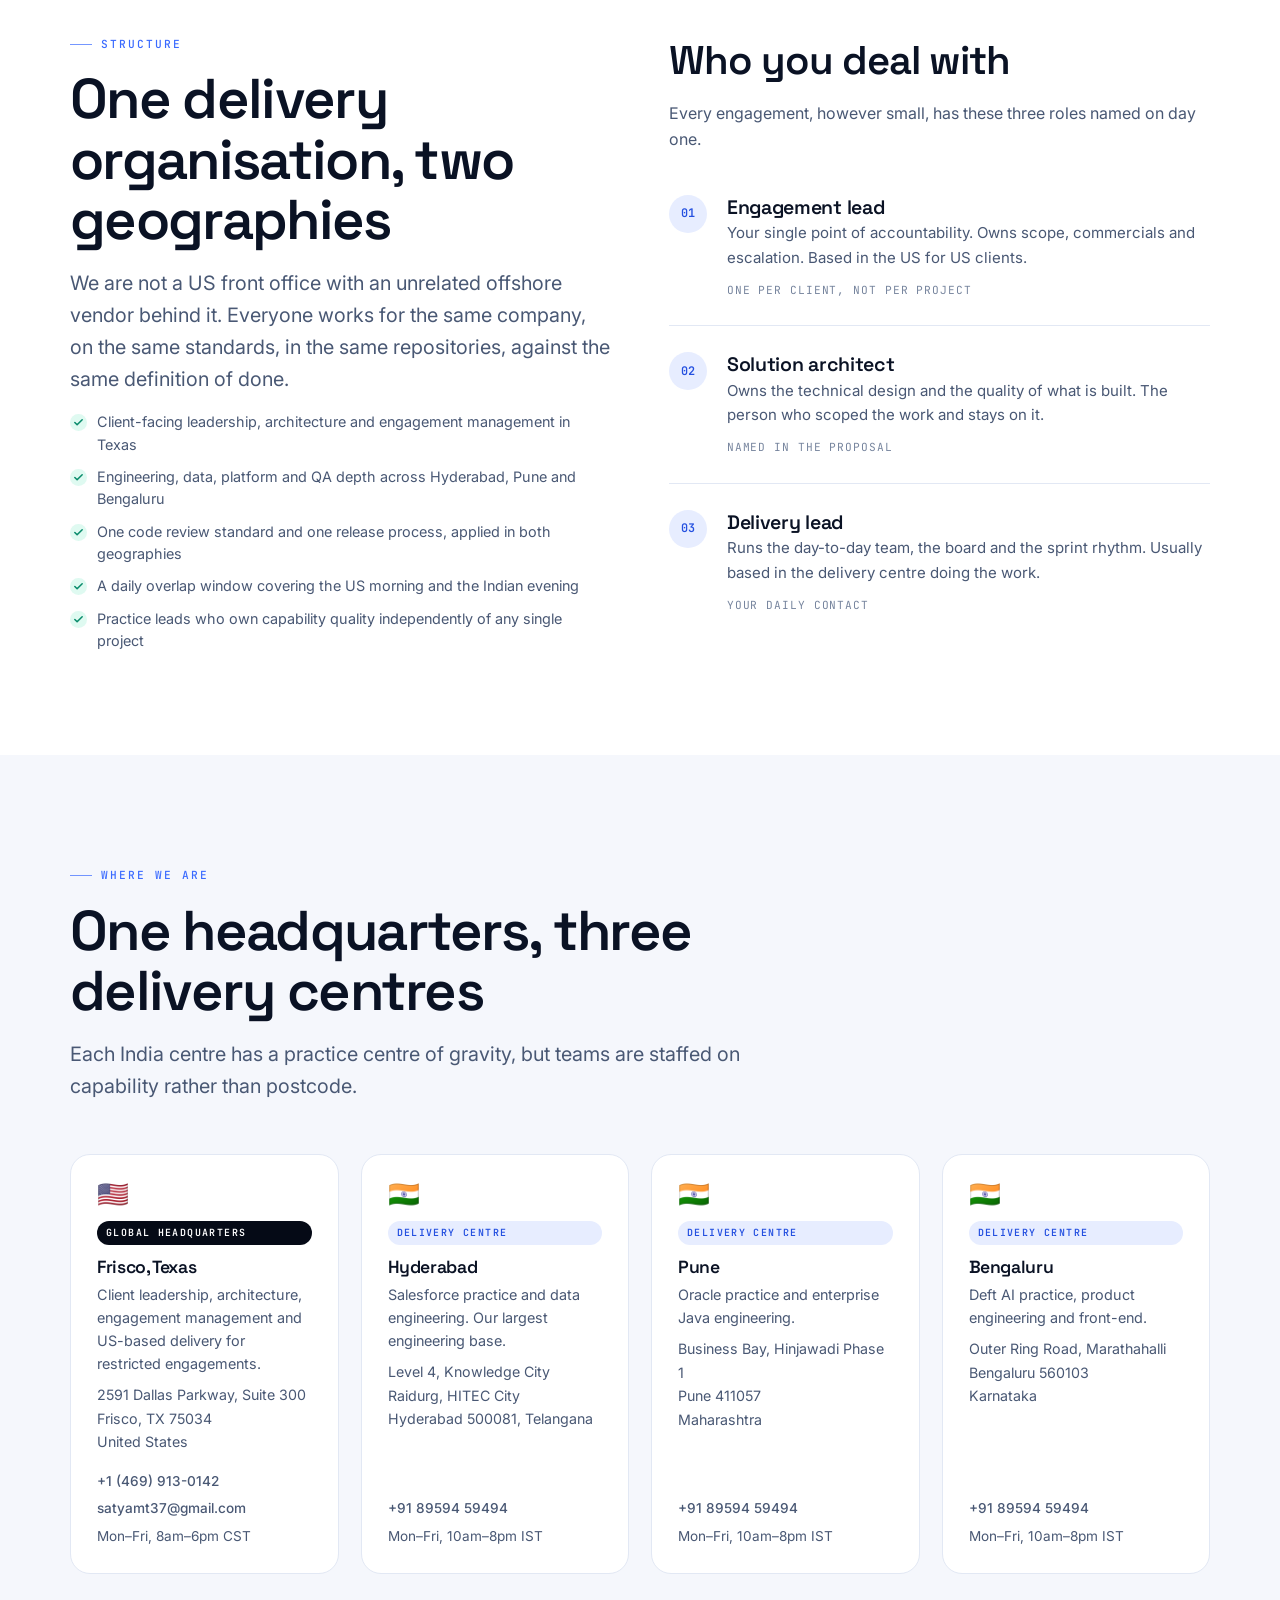
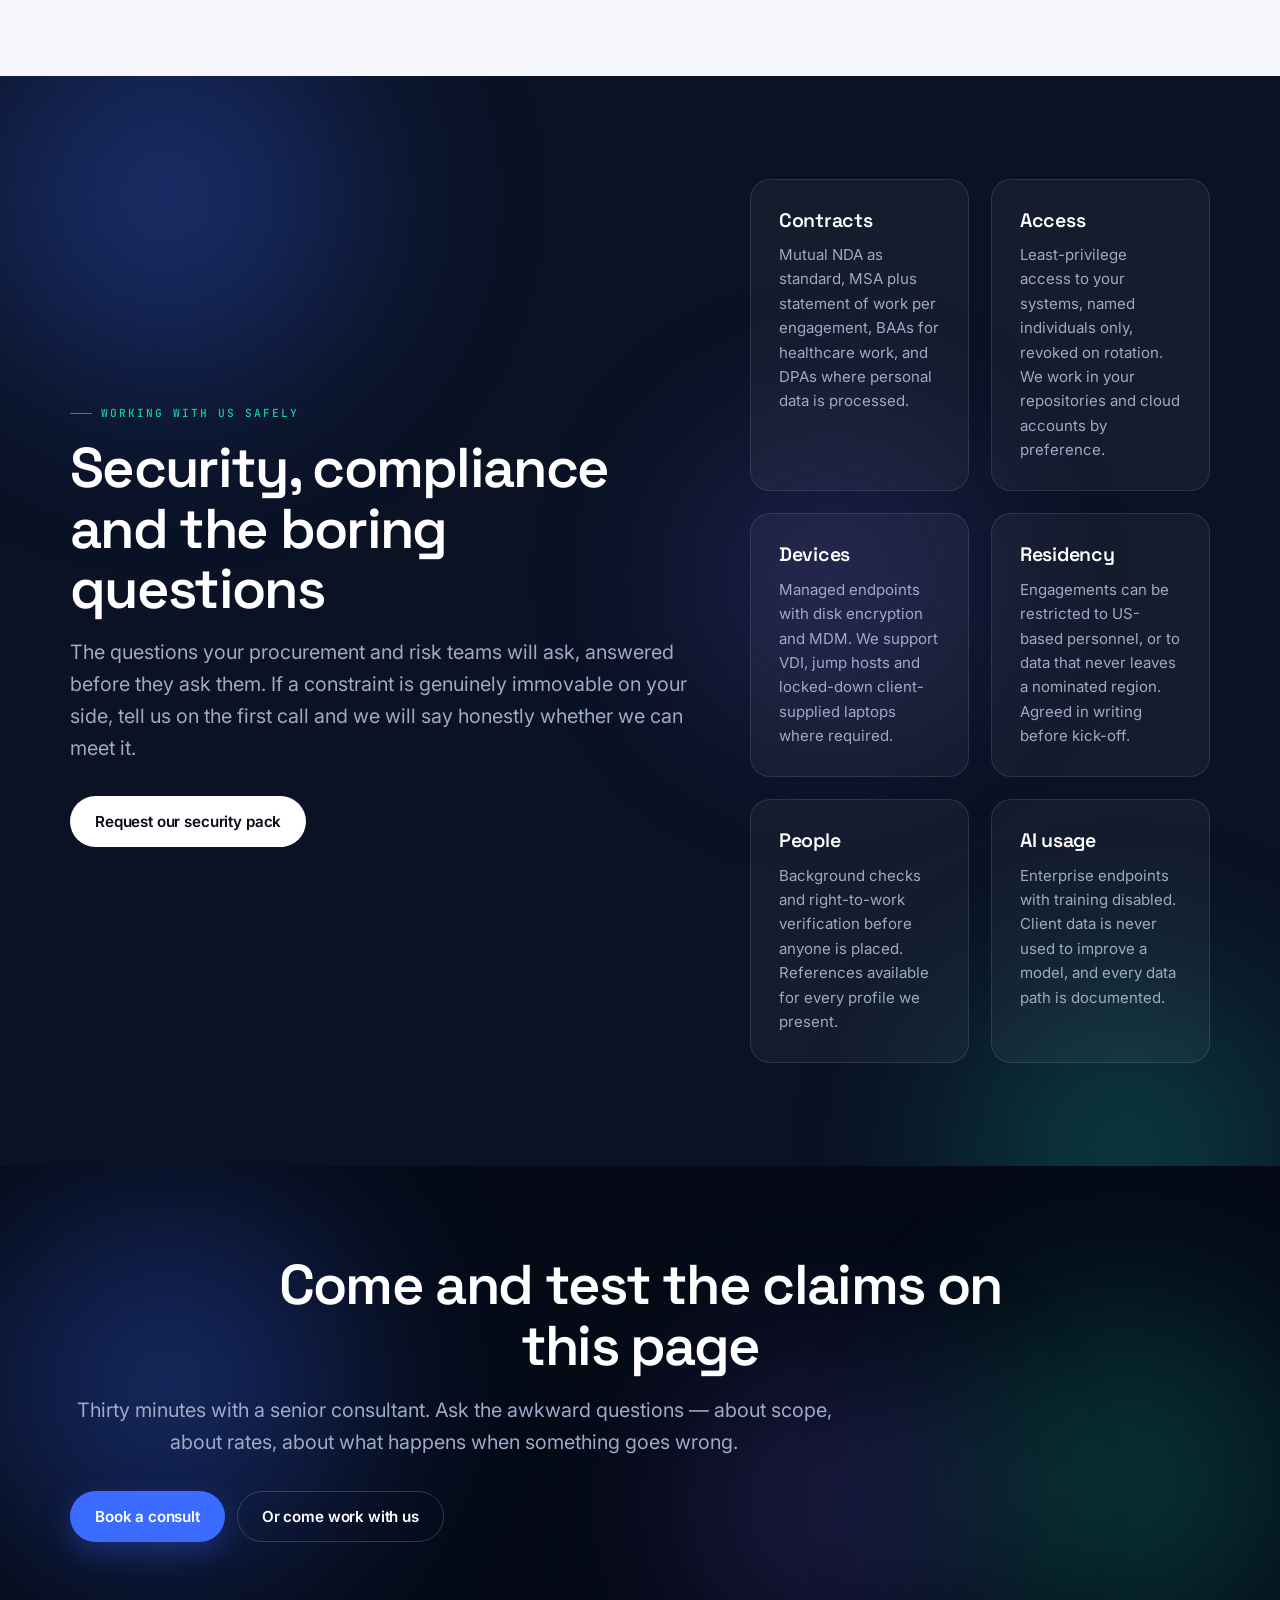
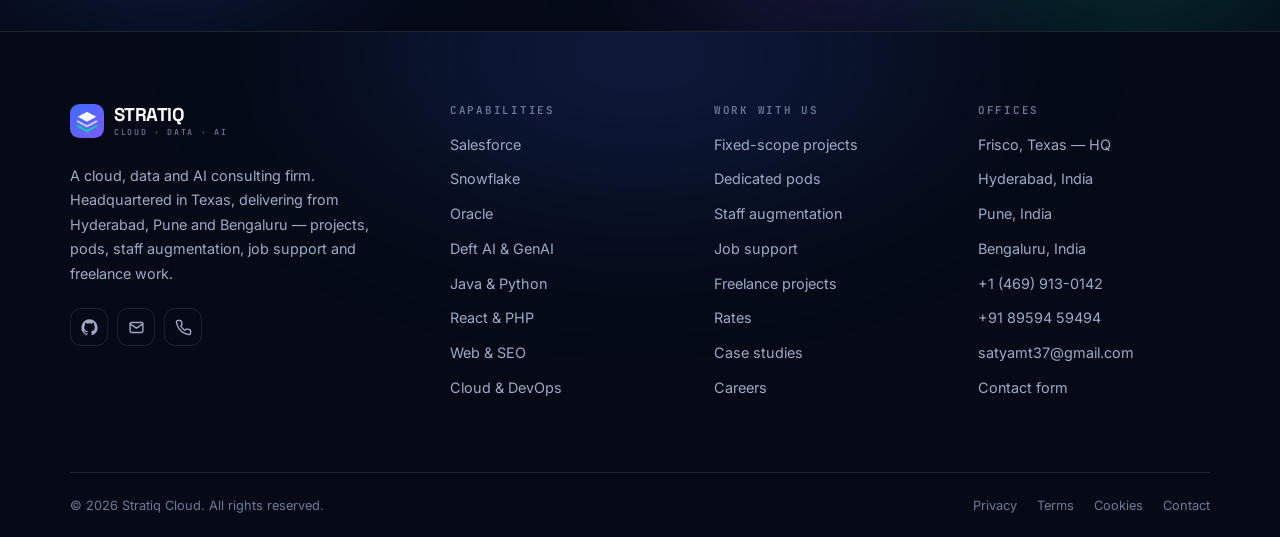
==== commit 5bb8b1a2: "Rich graphics layer and inertial smooth scrolling Photography, layered backgrounds and scroll-driven" ====
--- a/about.html
+++ b/about.html
@@ -29,6 +29,8 @@
 
 <link rel="preconnect" href="https://fonts.googleapis.com">
 <link rel="preconnect" href="https://fonts.gstatic.com" crossorigin>
+<link rel="preconnect" href="https://images.unsplash.com" crossorigin>
+<link rel="dns-prefetch" href="https://cdn.jsdelivr.net">
 <link href="https://fonts.googleapis.com/css2?family=Space+Grotesk:wght@500;600;700&family=Inter:wght@400;500;600&family=JetBrains+Mono:wght@400;500;600&display=swap" rel="stylesheet">
 <link rel="stylesheet" href="assets/css/style.css">
 
@@ -63,6 +65,10 @@
 
 <a class="skip" href="#main">Skip to content</a>
 
+<!-- scroll progress + film grain -->
+<div class="progress" aria-hidden="true"><div class="progress__bar"></div></div>
+<div class="grain" aria-hidden="true"></div>
+
 <!-- ====================== ANNOUNCEMENT ====================== -->
 <div class="announce">
   <div class="wrap announce__in">
@@ -190,6 +196,9 @@
 <main id="main">
 <!-- ============================ PAGE HERO ============================ -->
 <section class="phero">
+  <div class="photo-bg" aria-hidden="true">
+    <img src="https://images.unsplash.com/photo-1541746972996-4e0b0f43e02a?w=1920&q=70&auto=format&fit=crop" alt="" loading="eager" fetchpriority="high" decoding="async" width="1920" height="1080">
+  </div>
   <div class="hero__bg" aria-hidden="true">
     <div class="hero__grid"></div>
     <div class="hero__glow hero__glow--a"></div>
@@ -226,6 +235,10 @@
         <p class="lede mt-16">There is a size of company that global systems integrators serve badly and freelancers cannot serve at all.</p>
         <p class="mt-16 muted">You need someone who has genuinely migrated a warehouse before, who understands what a Salesforce org looks like after five years of accumulated shortcuts, who can write the Java service and the dbt model and the page that ranks for it. But you cannot absorb a tier-one integrator's overhead, their six-week response cycle, or a delivery team you meet for the first time after signature.</p>
         <p class="mt-16 muted">Stratiq Cloud was set up for exactly that position. A senior architect in the US who stays on your engagement from the first call to the last. An engineering core in India that gives you scale without giving you a timezone problem. And a commercial model flexible enough to start with a single freelance task if that is all the risk you want to take today.</p>
+        <div class="media media--3-2 media--lift mt-32">
+          <img src="https://images.unsplash.com/photo-1497215728101-856f4ea42174?w=1000&q=70&auto=format&fit=crop" alt="An open-plan consulting office with city views" loading="lazy" decoding="async" width="1000" height="667">
+          <span class="media__cap"><b>Texas HQ, three India delivery centres</b>One delivery organisation, one set of standards, two geographies.</span>
+        </div>
         <div class="btn-row mt-32">
           <a class="btn btn--dark" href="work.html">See what we have delivered</a>
           <a class="btn btn--ghost" href="contact.html">Talk to us</a>
@@ -233,7 +246,7 @@
       </div>
 
       <div class="reveal" data-delay="90">
-        <div class="card card--feature card--pad-lg">
+        <div class="card spot card--feature card--pad-lg">
           <span class="card__num">In brief</span>
           <div class="dl">
             <div class="dl__row"><dt>Headquarters</dt><dd>Frisco, Texas, United States</dd></div>
@@ -251,7 +264,8 @@
 </section>
 
 <!-- ============================ VALUES ============================ -->
-<section class="section section--dark">
+<section class="section section--dark has-bg">
+  <div class="aurora" aria-hidden="true"><span></span><span></span><span></span></div>
   <div class="wrap">
     <div class="section__head reveal">
       <span class="eyebrow">How we operate</span>
@@ -260,32 +274,32 @@
     </div>
 
     <div class="grid grid--3">
-      <article class="card card--glass reveal">
+      <article class="card spot card--glass reveal">
         <span class="card__num">01</span>
         <h3 class="h-sm">The people you meet are the people you get</h3>
         <p>The architect in the pitch is the architect on the project. If someone has to change, we tell you before it happens and introduce their replacement properly.</p>
       </article>
-      <article class="card card--glass reveal" data-delay="60">
+      <article class="card spot card--glass reveal" data-delay="60">
         <span class="card__num">02</span>
         <h3 class="h-sm">We say no to work we should not take</h3>
         <p>If your problem is too small for our fee, outside our depth, or better solved without us, you will hear that on the first call. It costs us revenue and buys us referrals.</p>
       </article>
-      <article class="card card--glass reveal" data-delay="120">
+      <article class="card spot card--glass reveal" data-delay="120">
         <span class="card__num">03</span>
         <h3 class="h-sm">Bad news travels fast</h3>
         <p>Slippage, a wrong estimate, a discovery that changes the plan — you hear it the week it happens, not at the steering committee a month later.</p>
       </article>
-      <article class="card card--glass reveal">
+      <article class="card spot card--glass reveal">
         <span class="card__num">04</span>
         <h3 class="h-sm">Documentation is a deliverable</h3>
         <p>Runbooks, decision records and handover notes ship with the code, not after it. You should be able to end the engagement and still run the system.</p>
       </article>
-      <article class="card card--glass reveal" data-delay="60">
+      <article class="card spot card--glass reveal" data-delay="60">
         <span class="card__num">05</span>
         <h3 class="h-sm">No lock-in, ever</h3>
         <p>Your code, your cloud accounts, your repositories, your credentials. Our accelerators are licensed to you perpetually and their source ships with the project.</p>
       </article>
-      <article class="card card--glass reveal" data-delay="120">
+      <article class="card spot card--glass reveal" data-delay="120">
         <span class="card__num">06</span>
         <h3 class="h-sm">Change requests are priced, not weaponised</h3>
         <p>Scope changes at the rate card you already signed. We do not bid low and recover it in variations — that game is obvious to everyone and poisons the relationship.</p>
@@ -346,7 +360,7 @@
     </div>
 
     <div class="grid grid--4">
-      <div class="office reveal">
+      <div class="office spot reveal">
         <span class="office__flag" aria-hidden="true">🇺🇸</span>
         <span class="office__tag office__tag--hq">Global headquarters</span>
         <h3>Frisco, Texas</h3>
@@ -359,7 +373,7 @@
         </div>
       </div>
 
-      <div class="office reveal" data-delay="70">
+      <div class="office spot reveal" data-delay="70">
         <span class="office__flag" aria-hidden="true">🇮🇳</span>
         <span class="office__tag">Delivery centre</span>
         <h3>Hyderabad</h3>
@@ -371,7 +385,7 @@
         </div>
       </div>
 
-      <div class="office reveal" data-delay="140">
+      <div class="office spot reveal" data-delay="140">
         <span class="office__flag" aria-hidden="true">🇮🇳</span>
         <span class="office__tag">Delivery centre</span>
         <h3>Pune</h3>
@@ -383,7 +397,7 @@
         </div>
       </div>
 
-      <div class="office reveal" data-delay="210">
+      <div class="office spot reveal" data-delay="210">
         <span class="office__flag" aria-hidden="true">🇮🇳</span>
         <span class="office__tag">Delivery centre</span>
         <h3>Bengaluru</h3>
@@ -399,7 +413,8 @@
 </section>
 
 <!-- ============================ COMPLIANCE ============================ -->
-<section class="section section--ink2">
+<section class="section section--ink2 has-bg">
+  <div class="aurora" aria-hidden="true"><span></span><span></span><span></span></div>
   <div class="wrap">
     <div class="split split--wide-l">
       <div class="reveal">
@@ -411,20 +426,20 @@
         </div>
       </div>
       <div class="grid grid--2 reveal" data-delay="90">
-        <div class="card card--glass"><h3 class="h-sm">Contracts</h3><p>Mutual NDA as standard, MSA plus statement of work per engagement, BAAs for healthcare work, and DPAs where personal data is processed.</p></div>
-        <div class="card card--glass"><h3 class="h-sm">Access</h3><p>Least-privilege access to your systems, named individuals only, revoked on rotation. We work in your repositories and cloud accounts by preference.</p></div>
-        <div class="card card--glass"><h3 class="h-sm">Devices</h3><p>Managed endpoints with disk encryption and MDM. We support VDI, jump hosts and locked-down client-supplied laptops where required.</p></div>
-        <div class="card card--glass"><h3 class="h-sm">Residency</h3><p>Engagements can be restricted to US-based personnel, or to data that never leaves a nominated region. Agreed in writing before kick-off.</p></div>
-        <div class="card card--glass"><h3 class="h-sm">People</h3><p>Background checks and right-to-work verification before anyone is placed. References available for every profile we present.</p></div>
-        <div class="card card--glass"><h3 class="h-sm">AI usage</h3><p>Enterprise endpoints with training disabled. Client data is never used to improve a model, and every data path is documented.</p></div>
+        <div class="card spot card--glass"><h3 class="h-sm">Contracts</h3><p>Mutual NDA as standard, MSA plus statement of work per engagement, BAAs for healthcare work, and DPAs where personal data is processed.</p></div>
+        <div class="card spot card--glass"><h3 class="h-sm">Access</h3><p>Least-privilege access to your systems, named individuals only, revoked on rotation. We work in your repositories and cloud accounts by preference.</p></div>
+        <div class="card spot card--glass"><h3 class="h-sm">Devices</h3><p>Managed endpoints with disk encryption and MDM. We support VDI, jump hosts and locked-down client-supplied laptops where required.</p></div>
+        <div class="card spot card--glass"><h3 class="h-sm">Residency</h3><p>Engagements can be restricted to US-based personnel, or to data that never leaves a nominated region. Agreed in writing before kick-off.</p></div>
+        <div class="card spot card--glass"><h3 class="h-sm">People</h3><p>Background checks and right-to-work verification before anyone is placed. References available for every profile we present.</p></div>
+        <div class="card spot card--glass"><h3 class="h-sm">AI usage</h3><p>Enterprise endpoints with training disabled. Client data is never used to improve a model, and every data path is documented.</p></div>
       </div>
     </div>
   </div>
 </section>
 
 <!-- ============================ CTA ============================ -->
-<section class="cta">
-  <div class="cta__glow" aria-hidden="true"></div>
+<section class="cta has-bg">
+  <div class="aurora" aria-hidden="true"><span></span><span></span><span></span></div>
   <div class="wrap cta__in">
     <h2 class="h-xl">Come and test the claims on this page</h2>
     <p class="lede">Thirty minutes with a senior consultant. Ask the awkward questions — about scope, about rates, about what happens when something goes wrong.</p>
@@ -527,7 +542,9 @@
   <svg viewBox="0 0 24 24" fill="none" stroke="currentColor" stroke-width="2.4" stroke-linecap="round" stroke-linejoin="round" aria-hidden="true"><line x1="12" y1="19" x2="12" y2="5"/><polyline points="5 12 12 5 19 12"/></svg>
 </button>
 
+<script src="https://cdn.jsdelivr.net/npm/lenis@1.3.26/dist/lenis.min.js"></script>
 <script src="assets/js/config.js"></script>
+<script src="assets/js/motion.js" defer></script>
 <script src="assets/js/site.js" defer></script>
 </body>
 </html>
--- a/assets/css/style.css
+++ b/assets/css/style.css
@@ -60,7 +60,7 @@
 
 /* ---------- 2. RESET ---------- */
 *,*::before,*::after{box-sizing:border-box}
-html{-webkit-text-size-adjust:100%;scroll-behavior:smooth;scroll-padding-top:calc(var(--head-h) + 16px)}
+html{-webkit-text-size-adjust:100%;scroll-behavior:smooth;scroll-padding-top:calc(var(--head-h) + 20px)}
 body{
   margin:0;
   font-family:var(--f-body);
@@ -308,7 +308,7 @@
   display:grid;gap:22px;grid-template-columns:repeat(2,1fr);
 }
 .hero__stat b{display:block;font-family:var(--f-head);font-size:clamp(1.55rem,1.2rem + 1.5vw,2.25rem);color:#fff;letter-spacing:-.03em;line-height:1.1}
-.hero__stat span{display:block;margin-top:5px;font-size:.79rem;color:var(--t-inv-low);line-height:1.4}
+.hero__stat>span{display:block;margin-top:6px;font-size:.82rem;color:var(--t-inv-mid);line-height:1.45}
 @media (min-width:720px){.hero__strip{grid-template-columns:repeat(4,1fr);gap:26px}}
 @media (min-width:1000px){
   .hero__cols{display:grid;grid-template-columns:1.05fr .95fr;gap:clamp(36px,4vw,60px);align-items:center}
@@ -329,8 +329,8 @@
 .crow__ic{width:36px;height:36px;flex:none;border-radius:10px;display:grid;place-items:center;background:rgba(59,107,255,.18);color:#9CB6FF}
 .crow__ic svg{width:18px;height:18px}
 .crow__main{min-width:0}
-.crow__t{font-size:.9rem;font-weight:600;color:#fff;letter-spacing:-.01em}
-.crow__d{font-family:var(--f-mono);font-size:.7rem;color:var(--t-inv-low);margin-top:2px}
+.crow__t{display:block;font-size:.9rem;font-weight:600;color:#fff;letter-spacing:-.01em}
+.crow__d{display:block;font-family:var(--f-mono);font-size:.7rem;color:var(--t-inv-low);margin-top:3px}
 .crow__v{margin-left:auto;font-family:var(--f-mono);font-size:.76rem;color:var(--mint);white-space:nowrap;flex:none}
 
 /* page hero (inner pages) */
@@ -545,9 +545,9 @@
 .stats{display:grid;gap:clamp(18px,3vw,30px);grid-template-columns:repeat(2,1fr)}
 @media (min-width:900px){.stats{grid-template-columns:repeat(4,1fr)}}
 .stat b{display:block;font-family:var(--f-head);font-size:clamp(1.9rem,1.3rem + 2.4vw,3rem);letter-spacing:-.04em;line-height:1;color:var(--t-hi)}
-.stat span{display:block;margin-top:10px;font-size:.86rem;color:var(--t-mid);line-height:1.5}
+.stat>span{display:block;margin-top:10px;font-size:.88rem;color:var(--t-mid);line-height:1.5}
 .section--dark .stat b,.section--ink2 .stat b{color:#fff}
-.section--dark .stat span,.section--ink2 .stat span{color:var(--t-inv-mid)}
+.section--dark .stat>span,.section--ink2 .stat>span{color:var(--t-inv-mid)}
 
 /* ---------- 18. OFFICES ---------- */
 .office{
@@ -752,3 +752,387 @@
   position:absolute!important;width:1px;height:1px;padding:0;margin:-1px;
   overflow:hidden;clip:rect(0 0 0 0);white-space:nowrap;border:0;
 }
+
+/* ==========================================================================
+   25. SMOOTH SCROLL (Lenis)
+   ========================================================================== */
+html.lenis,html.lenis body{height:auto}
+.lenis.lenis-smooth{scroll-behavior:auto!important}
+.lenis.lenis-smooth [data-lenis-prevent]{overscroll-behavior:contain}
+.lenis.lenis-stopped{overflow:hidden}
+
+/* Scroll progress rail, sits on the header's bottom edge */
+.progress{
+  position:fixed;top:0;left:0;right:0;height:3px;z-index:950;pointer-events:none;
+  background:transparent;
+}
+.progress__bar{
+  height:100%;width:0%;
+  background:linear-gradient(90deg,var(--brand),var(--violet) 45%,var(--mint));
+  box-shadow:0 0 14px rgba(59,107,255,.7);
+  transform-origin:0 50%;
+  transition:width .08s linear;
+}
+
+/* ==========================================================================
+   26. FILM GRAIN + ATMOSPHERE
+   ========================================================================== */
+.grain{
+  position:fixed;inset:0;z-index:940;pointer-events:none;opacity:.05;
+  mix-blend-mode:overlay;
+  background-image:url("data:image/svg+xml,%3Csvg xmlns='http://www.w3.org/2000/svg' width='140' height='140'%3E%3Cfilter id='n'%3E%3CfeTurbulence type='fractalNoise' baseFrequency='.9' numOctaves='3' stitchTiles='stitch'/%3E%3C/filter%3E%3Crect width='140' height='140' filter='url(%23n)'/%3E%3C/svg%3E");
+}
+@media (prefers-reduced-motion:reduce){.grain{display:none}}
+
+/* Animated aurora mesh — the signature background for dark sections */
+.aurora{position:absolute;inset:0;z-index:0;overflow:hidden;pointer-events:none}
+.aurora span{
+  position:absolute;display:block;border-radius:50%;filter:blur(80px);opacity:.42;
+  will-change:transform;
+}
+.aurora span:nth-child(1){width:46vw;height:46vw;min-width:340px;min-height:340px;background:radial-gradient(circle,#3B6BFF,transparent 68%);top:-16%;left:-10%;animation:drift1 26s ease-in-out infinite alternate}
+.aurora span:nth-child(2){width:40vw;height:40vw;min-width:300px;min-height:300px;background:radial-gradient(circle,#12CFA0,transparent 68%);bottom:-22%;right:-8%;opacity:.3;animation:drift2 31s ease-in-out infinite alternate}
+.aurora span:nth-child(3){width:34vw;height:34vw;min-width:260px;min-height:260px;background:radial-gradient(circle,#7C5CFF,transparent 68%);top:26%;right:18%;opacity:.28;animation:drift3 23s ease-in-out infinite alternate}
+@keyframes drift1{to{transform:translate3d(9vw,7vh,0) scale(1.16)}}
+@keyframes drift2{to{transform:translate3d(-8vw,-6vh,0) scale(1.12)}}
+@keyframes drift3{to{transform:translate3d(-6vw,9vh,0) scale(.88)}}
+@media (prefers-reduced-motion:reduce){.aurora span{animation:none}}
+
+/* Fine dot / grid textures */
+.tex-grid,.tex-dots{position:absolute;inset:0;z-index:0;pointer-events:none}
+.tex-grid{
+  background-image:linear-gradient(var(--line-dark) 1px,transparent 1px),linear-gradient(90deg,var(--line-dark) 1px,transparent 1px);
+  background-size:62px 62px;opacity:.5;
+  -webkit-mask-image:radial-gradient(ellipse 80% 66% at 50% 22%,#000 18%,transparent 76%);
+  mask-image:radial-gradient(ellipse 80% 66% at 50% 22%,#000 18%,transparent 76%);
+}
+.tex-dots{
+  background-image:radial-gradient(circle,rgba(255,255,255,.16) 1px,transparent 1px);
+  background-size:26px 26px;opacity:.6;
+  -webkit-mask-image:radial-gradient(ellipse 70% 70% at 50% 50%,#000,transparent 72%);
+  mask-image:radial-gradient(ellipse 70% 70% at 50% 50%,#000,transparent 72%);
+}
+.tex-grid--light{
+  background-image:linear-gradient(var(--line) 1px,transparent 1px),linear-gradient(90deg,var(--line) 1px,transparent 1px);
+  opacity:.75;
+}
+.tex-dots--light{background-image:radial-gradient(circle,rgba(10,18,36,.13) 1px,transparent 1px)}
+
+/* Sections that hold their own background layers */
+.has-bg{position:relative;isolation:isolate;overflow:hidden}
+.has-bg>.wrap,.has-bg>.cta__in{position:relative;z-index:2}
+
+/* Soft transition between a dark section and the light one after it */
+.fade-to-light{position:relative}
+.fade-to-light::after{
+  content:"";position:absolute;left:0;right:0;bottom:0;height:140px;z-index:1;pointer-events:none;
+  background:linear-gradient(180deg,transparent,var(--paper-2));
+}
+.fade-to-dark::before{
+  content:"";position:absolute;left:0;right:0;top:0;height:120px;z-index:1;pointer-events:none;
+  background:linear-gradient(180deg,var(--ink),transparent);
+}
+
+/* ==========================================================================
+   27. IMAGERY
+   ========================================================================== */
+.media{
+  position:relative;overflow:hidden;border-radius:var(--r-lg);
+  background:linear-gradient(135deg,var(--ink-3),var(--ink));
+  isolation:isolate;
+}
+.media img{
+  width:100%;height:100%;object-fit:cover;display:block;
+  transition:transform .9s var(--ease),filter .6s var(--ease);
+}
+.media--16-9{aspect-ratio:16/9}
+.media--4-3{aspect-ratio:4/3}
+.media--3-2{aspect-ratio:3/2}
+.media--1-1{aspect-ratio:1/1}
+.media--tall{aspect-ratio:3/4}
+.media--wide{aspect-ratio:21/9}
+.media--frame{border:1px solid var(--line-dark-2);box-shadow:var(--sh-3)}
+.media--lift{box-shadow:0 30px 70px rgba(5,10,22,.35)}
+
+/* tint + duotone treatments keep photos on-brand */
+.media::after{
+  content:"";position:absolute;inset:0;z-index:1;pointer-events:none;
+  background:linear-gradient(150deg,rgba(59,107,255,.34),transparent 46%,rgba(5,10,22,.6));
+  mix-blend-mode:multiply;
+}
+.media--plain::after{display:none}
+.media--deep::after{background:linear-gradient(180deg,rgba(5,10,22,.15),rgba(5,10,22,.86))}
+.media--mint::after{background:linear-gradient(150deg,rgba(18,207,160,.34),transparent 48%,rgba(5,10,22,.62))}
+.media--violet::after{background:linear-gradient(150deg,rgba(124,92,255,.36),transparent 48%,rgba(5,10,22,.62))}
+.media img{filter:saturate(.85) contrast(1.04)}
+a:hover .media img,.card:hover .media img,.media:hover img{transform:scale(1.06)}
+
+/* caption sitting on the image */
+.media__cap{
+  position:absolute;left:0;right:0;bottom:0;z-index:2;padding:20px 22px;
+  color:#fff;font-size:.86rem;line-height:1.5;
+  background:linear-gradient(180deg,transparent,rgba(5,10,22,.85));
+}
+.media__cap b{display:block;font-family:var(--f-head);font-size:1.05rem;letter-spacing:-.02em;margin-bottom:3px}
+.media__badge{
+  position:absolute;top:16px;left:16px;z-index:2;
+  font-family:var(--f-mono);font-size:.64rem;letter-spacing:.12em;text-transform:uppercase;font-weight:600;
+  padding:6px 11px;border-radius:var(--r-pill);
+  background:rgba(5,10,22,.62);color:#fff;border:1px solid rgba(255,255,255,.22);
+  backdrop-filter:blur(8px);-webkit-backdrop-filter:blur(8px);
+}
+
+/* full-bleed photo band behind a dark section */
+.photo-bg{position:absolute;inset:0;z-index:0;overflow:hidden}
+.photo-bg img{width:100%;height:100%;object-fit:cover;filter:saturate(.55) brightness(.42)}
+.photo-bg::after{
+  content:"";position:absolute;inset:0;
+  background:linear-gradient(180deg,rgba(5,10,22,.86),rgba(5,10,22,.62) 45%,rgba(5,10,22,.94)),
+             radial-gradient(ellipse 60% 50% at 20% 0%,rgba(59,107,255,.4),transparent 70%);
+}
+
+/* image on a card header */
+.card--media{padding:0;overflow:hidden}
+.card--media .media{border-radius:0}
+.card--media .card__body{padding:clamp(20px,2.6vw,28px);display:flex;flex-direction:column;flex:1}
+.card--media .card__body h3{margin-bottom:9px}
+
+/* ==========================================================================
+   28. CARD TREATMENTS
+   ========================================================================== */
+/* hairline that lights up on hover — box-shadow so overflow:hidden can't clip it */
+.card--glow{transition:transform .26s var(--ease),box-shadow .3s var(--ease),border-color .26s}
+.card--glow:hover{
+  border-color:rgba(59,107,255,.42);
+  box-shadow:0 0 0 1.5px rgba(59,107,255,.35),0 18px 44px rgba(59,107,255,.16),var(--sh-2);
+}
+.card--glass.card--glow:hover,.card--feature.card--glow:hover{
+  border-color:rgba(18,207,160,.5);
+  box-shadow:0 0 0 1.5px rgba(18,207,160,.3),0 22px 56px rgba(0,0,0,.45);
+}
+
+/* cursor spotlight — JS feeds --mx/--my */
+.spot{position:relative}
+.spot::after{
+  content:"";position:absolute;inset:0;z-index:0;pointer-events:none;opacity:0;
+  border-radius:inherit;
+  background:radial-gradient(420px circle at var(--mx,50%) var(--my,50%),rgba(59,107,255,.16),transparent 62%);
+  transition:opacity .35s var(--ease);
+}
+.spot:hover::after{opacity:1}
+.spot>*{position:relative;z-index:1}
+.card--glass.spot::after{background:radial-gradient(420px circle at var(--mx,50%) var(--my,50%),rgba(255,255,255,.11),transparent 62%)}
+
+/* ==========================================================================
+   29. BENTO GRID
+   ========================================================================== */
+.bento{display:grid;gap:clamp(12px,1.8vw,18px);grid-template-columns:1fr}
+@media (min-width:760px){
+  .bento{grid-template-columns:repeat(2,1fr)}
+  .bento__wide{grid-column:span 2}
+}
+@media (min-width:1060px){
+  .bento{grid-template-columns:repeat(6,1fr)}
+  .bento__a{grid-column:span 4}
+  .bento__b{grid-column:span 2}
+  .bento__c{grid-column:span 2}
+  .bento__d{grid-column:span 2}
+  .bento__e{grid-column:span 2}
+  .bento__wide{grid-column:span 6}
+  .bento__half{grid-column:span 3}
+}
+
+/* ==========================================================================
+   30. SCROLL REVEAL (richer)
+   ========================================================================== */
+[data-reveal]{
+  opacity:0;will-change:opacity,transform;
+  transition:opacity .8s var(--ease),transform .8s var(--ease),filter .8s var(--ease);
+  transition-delay:calc(var(--i,0) * 90ms);
+}
+[data-reveal="up"]     {transform:translate3d(0,34px,0)}
+[data-reveal="down"]   {transform:translate3d(0,-28px,0)}
+[data-reveal="left"]   {transform:translate3d(-38px,0,0)}
+[data-reveal="right"]  {transform:translate3d(38px,0,0)}
+[data-reveal="scale"]  {transform:scale(.94)}
+[data-reveal="blur"]   {filter:blur(12px);transform:translate3d(0,20px,0)}
+[data-reveal="clip"]   {clip-path:inset(0 0 100% 0);transform:none}
+[data-reveal].is-in{opacity:1;transform:none;filter:none;clip-path:inset(0 0 0 0)}
+@media (prefers-reduced-motion:reduce){
+  [data-reveal]{opacity:1!important;transform:none!important;filter:none!important;clip-path:none!important;transition:none}
+}
+
+/* parallax layers (JS writes --py) */
+.par{will-change:transform;transform:translate3d(0,var(--py,0px),0)}
+@media (prefers-reduced-motion:reduce){.par{transform:none!important}}
+
+/* ==========================================================================
+   31. HEADER SCROLL STATE
+   ========================================================================== */
+.header{transition:box-shadow .3s var(--ease),background .3s var(--ease),border-color .3s}
+body.scrolled .header{
+  background:rgba(255,255,255,.94);
+  box-shadow:0 1px 0 var(--line),0 10px 30px rgba(10,18,36,.07);
+}
+
+/* ==========================================================================
+   32. HERO UPGRADES
+   ========================================================================== */
+.hero__photo{
+  position:absolute;inset:0;z-index:-3;overflow:hidden;
+}
+.hero__photo img{width:100%;height:100%;object-fit:cover;opacity:.3;filter:saturate(.4) brightness(.55)}
+.hero__photo::after{
+  content:"";position:absolute;inset:0;
+  background:linear-gradient(105deg,var(--ink) 22%,rgba(5,10,22,.72) 52%,rgba(5,10,22,.35)),
+             linear-gradient(180deg,transparent 55%,var(--ink));
+}
+
+/* animated sheen across primary buttons */
+.btn--primary{position:relative;overflow:hidden}
+.btn--primary::after{
+  content:"";position:absolute;top:0;left:-140%;width:60%;height:100%;
+  background:linear-gradient(100deg,transparent,rgba(255,255,255,.42),transparent);
+  transform:skewX(-18deg);
+}
+.btn--primary:hover::after{animation:sheen .85s var(--ease)}
+@keyframes sheen{to{left:150%}}
+@media (prefers-reduced-motion:reduce){.btn--primary::after{display:none}}
+
+/* stat numerals get the brand gradient */
+.stat b.grad-num,.hero__stat b.grad-num{
+  background:linear-gradient(120deg,#fff 20%,#9CB6FF 60%,#3EE6BB);
+  -webkit-background-clip:text;background-clip:text;color:transparent;
+}
+
+/* ==========================================================================
+   33. LOGO / TECH CHIPS
+   ========================================================================== */
+.chips{display:flex;flex-wrap:wrap;gap:10px}
+.chip{
+  display:inline-flex;align-items:center;gap:9px;
+  padding:10px 16px;border-radius:var(--r-pill);
+  border:1px solid var(--line);background:#fff;
+  font-family:var(--f-head);font-size:.88rem;font-weight:600;letter-spacing:-.01em;color:var(--t-hi);
+  transition:transform .22s var(--ease),box-shadow .22s var(--ease),border-color .22s;
+}
+.chip:hover{transform:translateY(-3px);box-shadow:var(--sh-2);border-color:var(--line-2)}
+.chip i{width:9px;height:9px;border-radius:3px;flex:none;background:var(--brand)}
+.section--dark .chip,.section--ink2 .chip,.has-bg.section--dark .chip{
+  background:rgba(255,255,255,.06);border-color:var(--line-dark);color:#fff;
+}
+.section--dark .chip:hover,.section--ink2 .chip:hover{background:rgba(255,255,255,.1);border-color:var(--line-dark-2);box-shadow:none}
+.chip--sf i{background:#00A1E0}
+.chip--snow i{background:#29B5E8}
+.chip--ora i{background:#F80000}
+.chip--java i{background:#F89820}
+.chip--py i{background:#FFD343}
+.chip--php i{background:#8892BF}
+.chip--react i{background:#61DAFB}
+.chip--aws i{background:#FF9900}
+.chip--az i{background:#0089D6}
+.chip--ai i{background:linear-gradient(135deg,#7C5CFF,#12CFA0)}
+.chip--seo i{background:#12CFA0}
+
+/* ==========================================================================
+   34. TIMEZONE OVERLAP INFOGRAPHIC
+   ========================================================================== */
+.tz{display:grid;gap:14px;margin-top:28px}
+.tz__row{display:grid;grid-template-columns:88px 1fr;gap:14px;align-items:center}
+.tz__lbl{
+  font-family:var(--f-mono);font-size:.7rem;letter-spacing:.1em;text-transform:uppercase;
+  color:var(--t-inv-mid);white-space:nowrap;
+}
+.tz__track{
+  position:relative;height:32px;border-radius:10px;
+  background:rgba(255,255,255,.05);border:1px solid var(--line-dark);overflow:hidden;
+}
+.tz__band{
+  position:absolute;top:0;bottom:0;border-radius:8px;
+  display:flex;align-items:center;justify-content:center;
+  font-family:var(--f-mono);font-size:.66rem;font-weight:600;letter-spacing:.06em;color:#fff;
+  white-space:nowrap;overflow:hidden;
+}
+.tz__band--us{background:linear-gradient(90deg,rgba(59,107,255,.85),rgba(59,107,255,.55))}
+.tz__band--in{background:linear-gradient(90deg,rgba(124,92,255,.8),rgba(124,92,255,.5))}
+.tz__band--ov{background:linear-gradient(90deg,var(--mint),#0FA98A);color:#03251C}
+.tz__scale{
+  display:grid;grid-template-columns:repeat(8,1fr);
+  font-family:var(--f-mono);font-size:.62rem;color:var(--t-inv-low);padding-left:102px;
+}
+.tz__scale span:last-child{text-align:right}
+@media (max-width:560px){
+  .tz__row{grid-template-columns:1fr;gap:6px}
+  .tz__scale{padding-left:0}
+}
+
+/* ==========================================================================
+   35. PROCESS RAIL
+   ========================================================================== */
+.rail{position:relative;padding-left:34px}
+.rail::before{
+  content:"";position:absolute;left:11px;top:8px;bottom:8px;width:2px;border-radius:2px;
+  background:linear-gradient(180deg,var(--brand),var(--violet),var(--mint));opacity:.5;
+}
+.rail__item{position:relative;padding-bottom:32px}
+.rail__item:last-child{padding-bottom:0}
+.rail__item::before{
+  content:"";position:absolute;left:-29px;top:6px;width:12px;height:12px;border-radius:50%;
+  background:var(--brand);box-shadow:0 0 0 4px rgba(59,107,255,.18);
+}
+.rail__item:nth-child(2)::before{background:var(--violet);box-shadow:0 0 0 4px rgba(124,92,255,.18)}
+.rail__item:nth-child(3)::before{background:var(--mint);box-shadow:0 0 0 4px rgba(18,207,160,.18)}
+.rail__item:nth-child(4)::before{background:var(--amber);box-shadow:0 0 0 4px rgba(255,176,32,.18)}
+.rail__k{
+  font-family:var(--f-mono);font-size:.66rem;letter-spacing:.14em;text-transform:uppercase;
+  color:var(--brand);font-weight:600;display:block;margin-bottom:6px;
+}
+.section--dark .rail__k,.section--ink2 .rail__k{color:var(--mint)}
+
+/* ==========================================================================
+   36. MARQUEE POLISH
+   ========================================================================== */
+.marquee__item{transition:color .25s}
+.marquee__item:hover{color:var(--t-hi)}
+.section--dark .marquee__item:hover,.section--ink2 .marquee__item:hover{color:#fff}
+
+/* ==========================================================================
+   37. QUOTE POLISH
+   ========================================================================== */
+.quote{position:relative;overflow:hidden}
+.quote::before{
+  content:"\201C";position:absolute;top:-26px;right:10px;
+  font-family:var(--f-head);font-size:9rem;line-height:1;color:var(--brand);opacity:.07;
+}
+.section--dark .quote::before,.section--ink2 .quote::before{color:#fff;opacity:.08}
+
+/* ==========================================================================
+   38. FOOTER POLISH
+   ========================================================================== */
+.footer{position:relative;overflow:hidden}
+.footer::before{
+  content:"";position:absolute;top:-40%;left:50%;transform:translateX(-50%);
+  width:min(900px,130vw);aspect-ratio:2/1;border-radius:50%;
+  background:radial-gradient(ellipse,rgba(59,107,255,.22),transparent 66%);
+  filter:blur(70px);pointer-events:none;
+}
+.footer>*{position:relative;z-index:1}
+
+/* whole-card links */
+a.card{text-decoration:none;color:inherit}
+a.card .link{margin-top:auto;padding-top:16px;align-self:flex-start}
+a.card:hover .link{gap:12px}
+
+/* media card body keeps the flex column working for <a> cards */
+.card--media{padding:0;overflow:hidden}
+.card--media>.media{border-radius:0;flex:none}
+
+/* ---------- 39. LAYERING SAFETY FOR PHOTO-BACKED HEROES ---------- */
+.phero{isolation:isolate}
+.phero .photo-bg{z-index:0}
+.phero__in,.hero__in{position:relative;z-index:3}
+.card--feature.spot::after,.card--dark.spot::after{
+  background:radial-gradient(420px circle at var(--mx,50%) var(--my,50%),rgba(255,255,255,.1),transparent 62%);
+}
+/* image bands sit flush between sections */
+.section--tight>.wrap>.reveal>.media{margin-inline:auto}
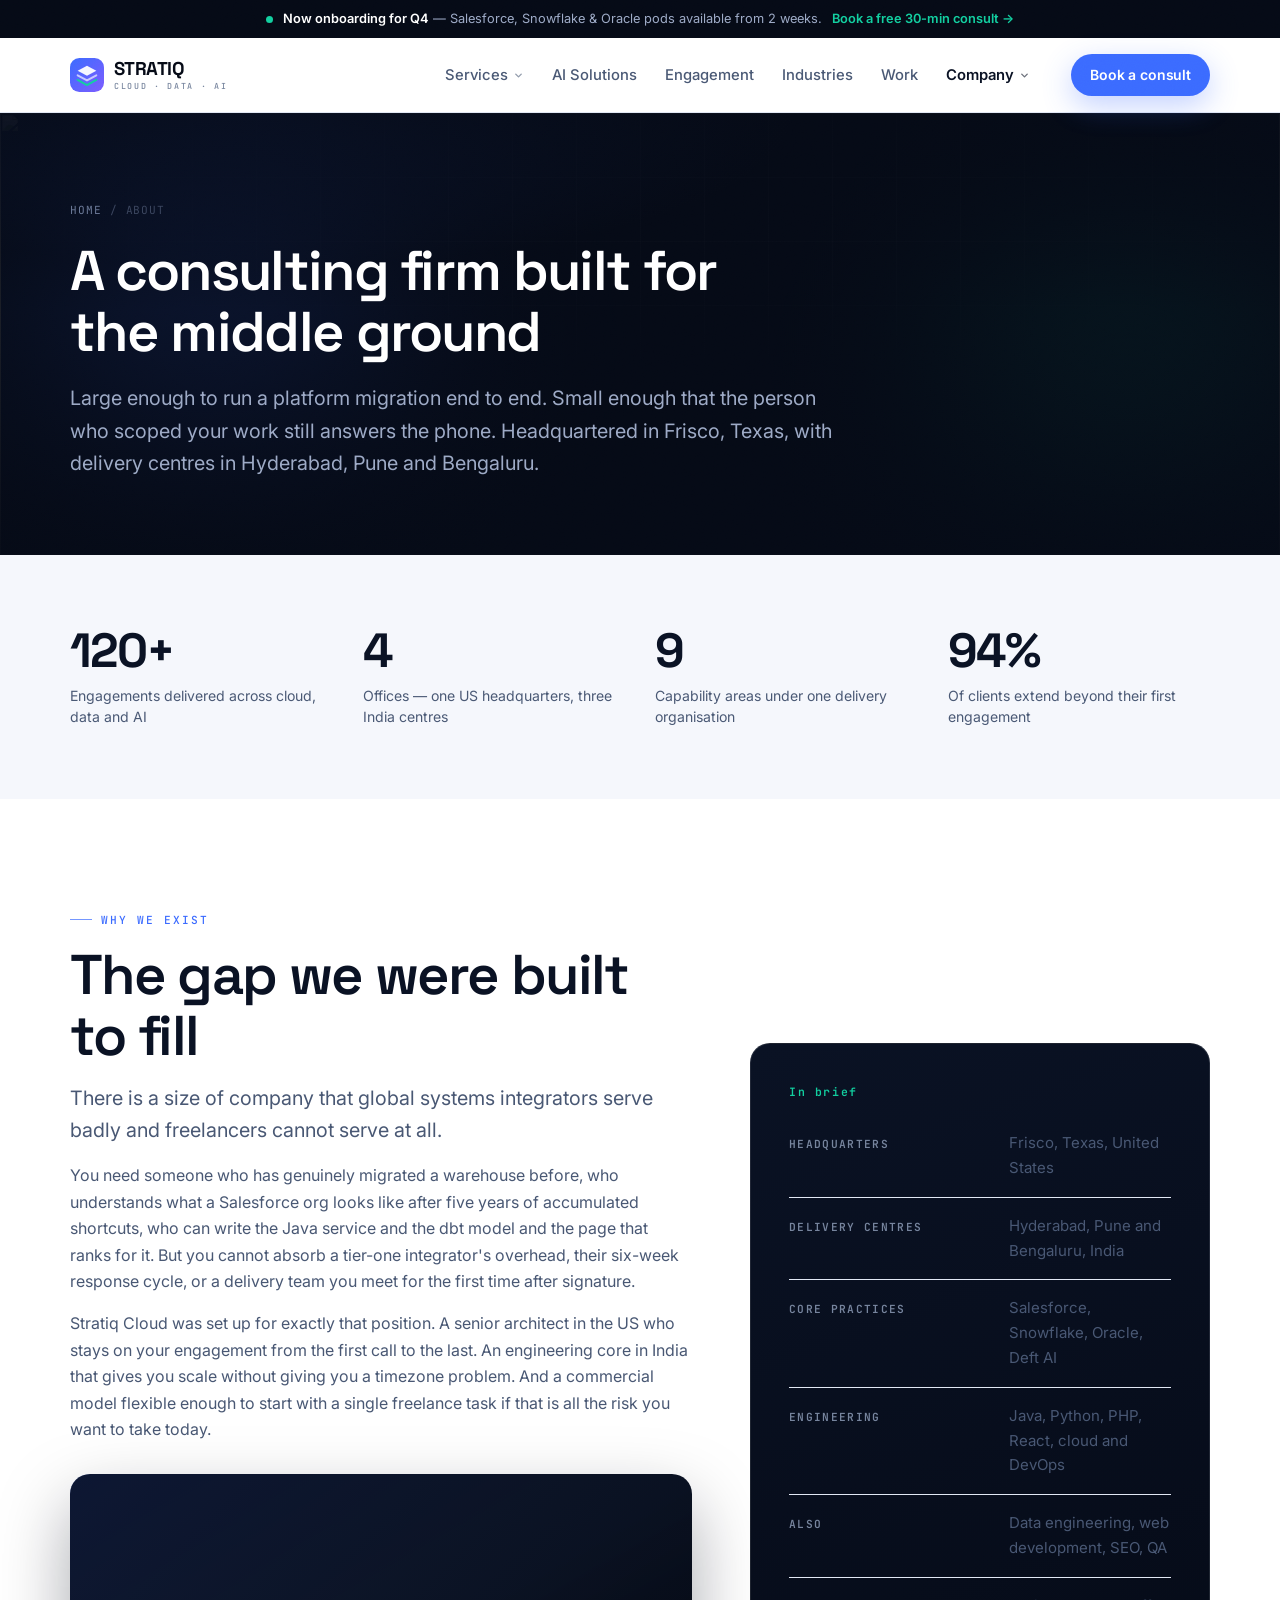
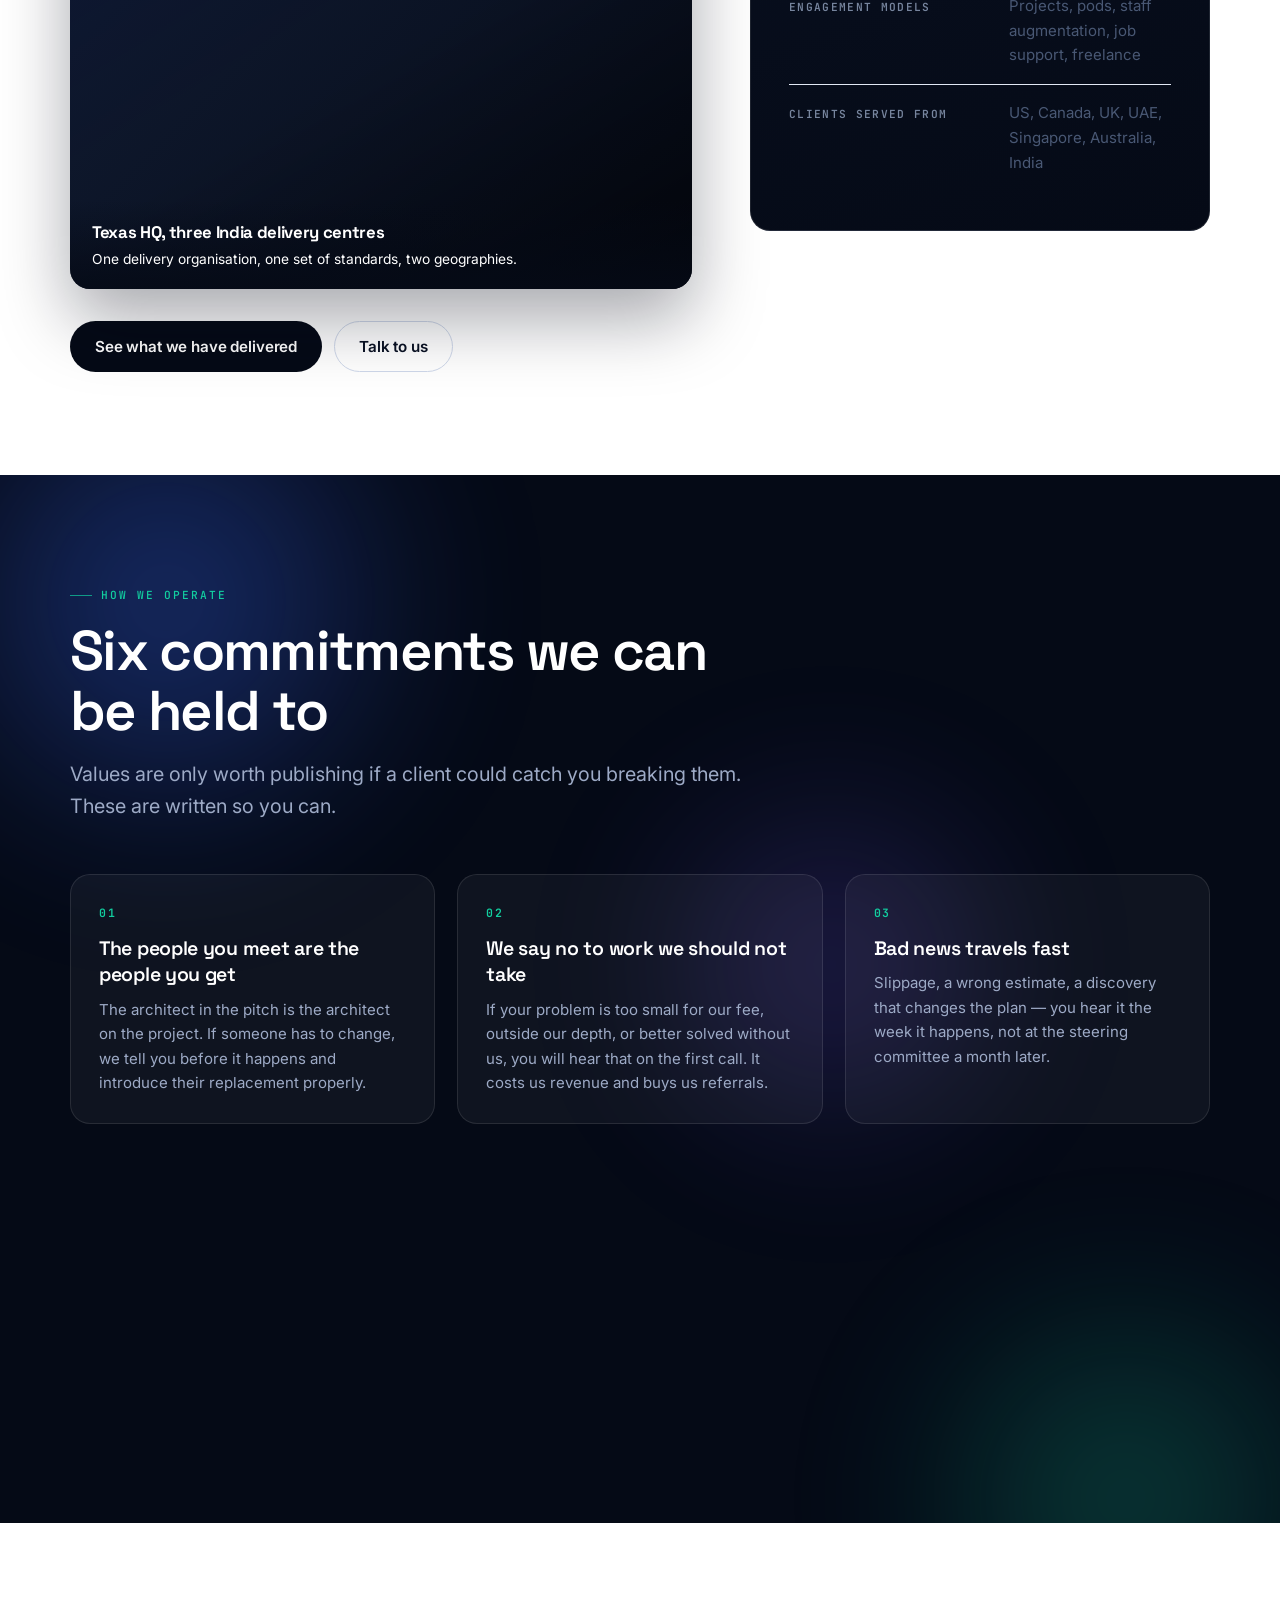
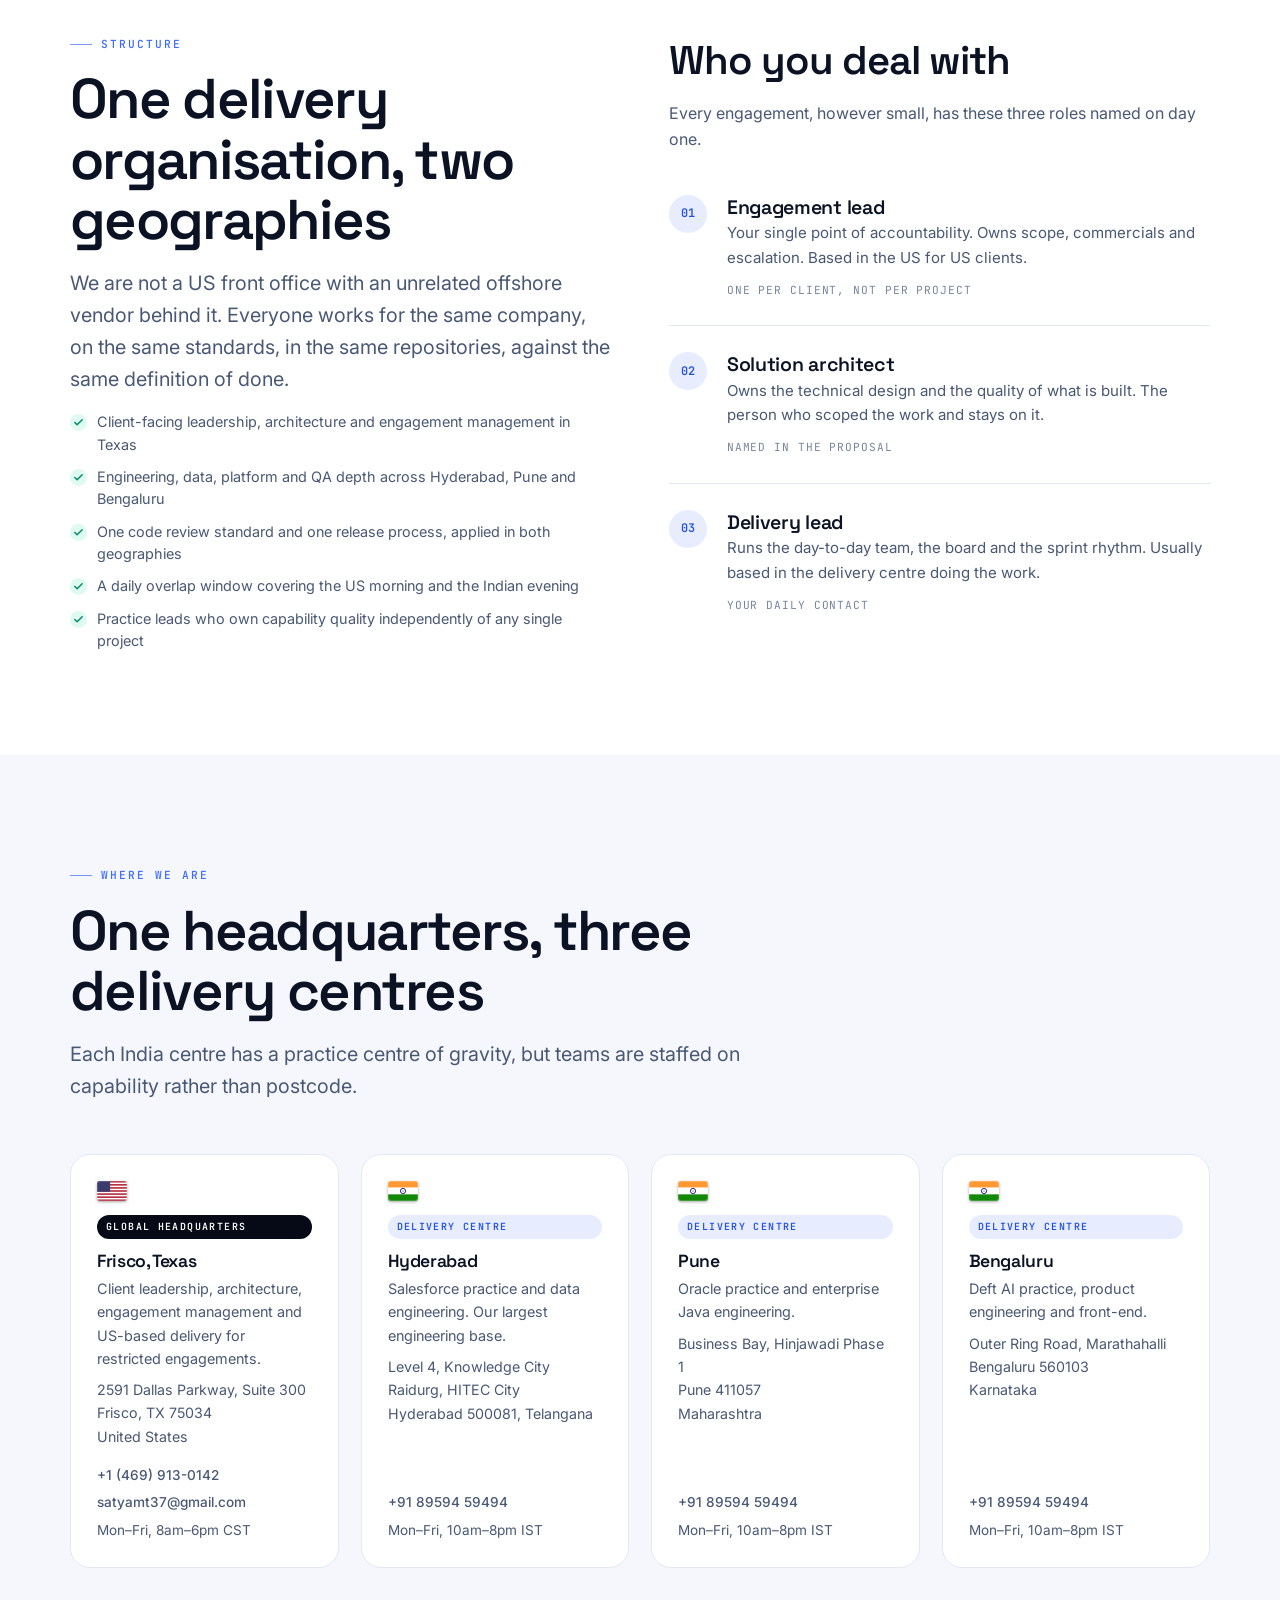
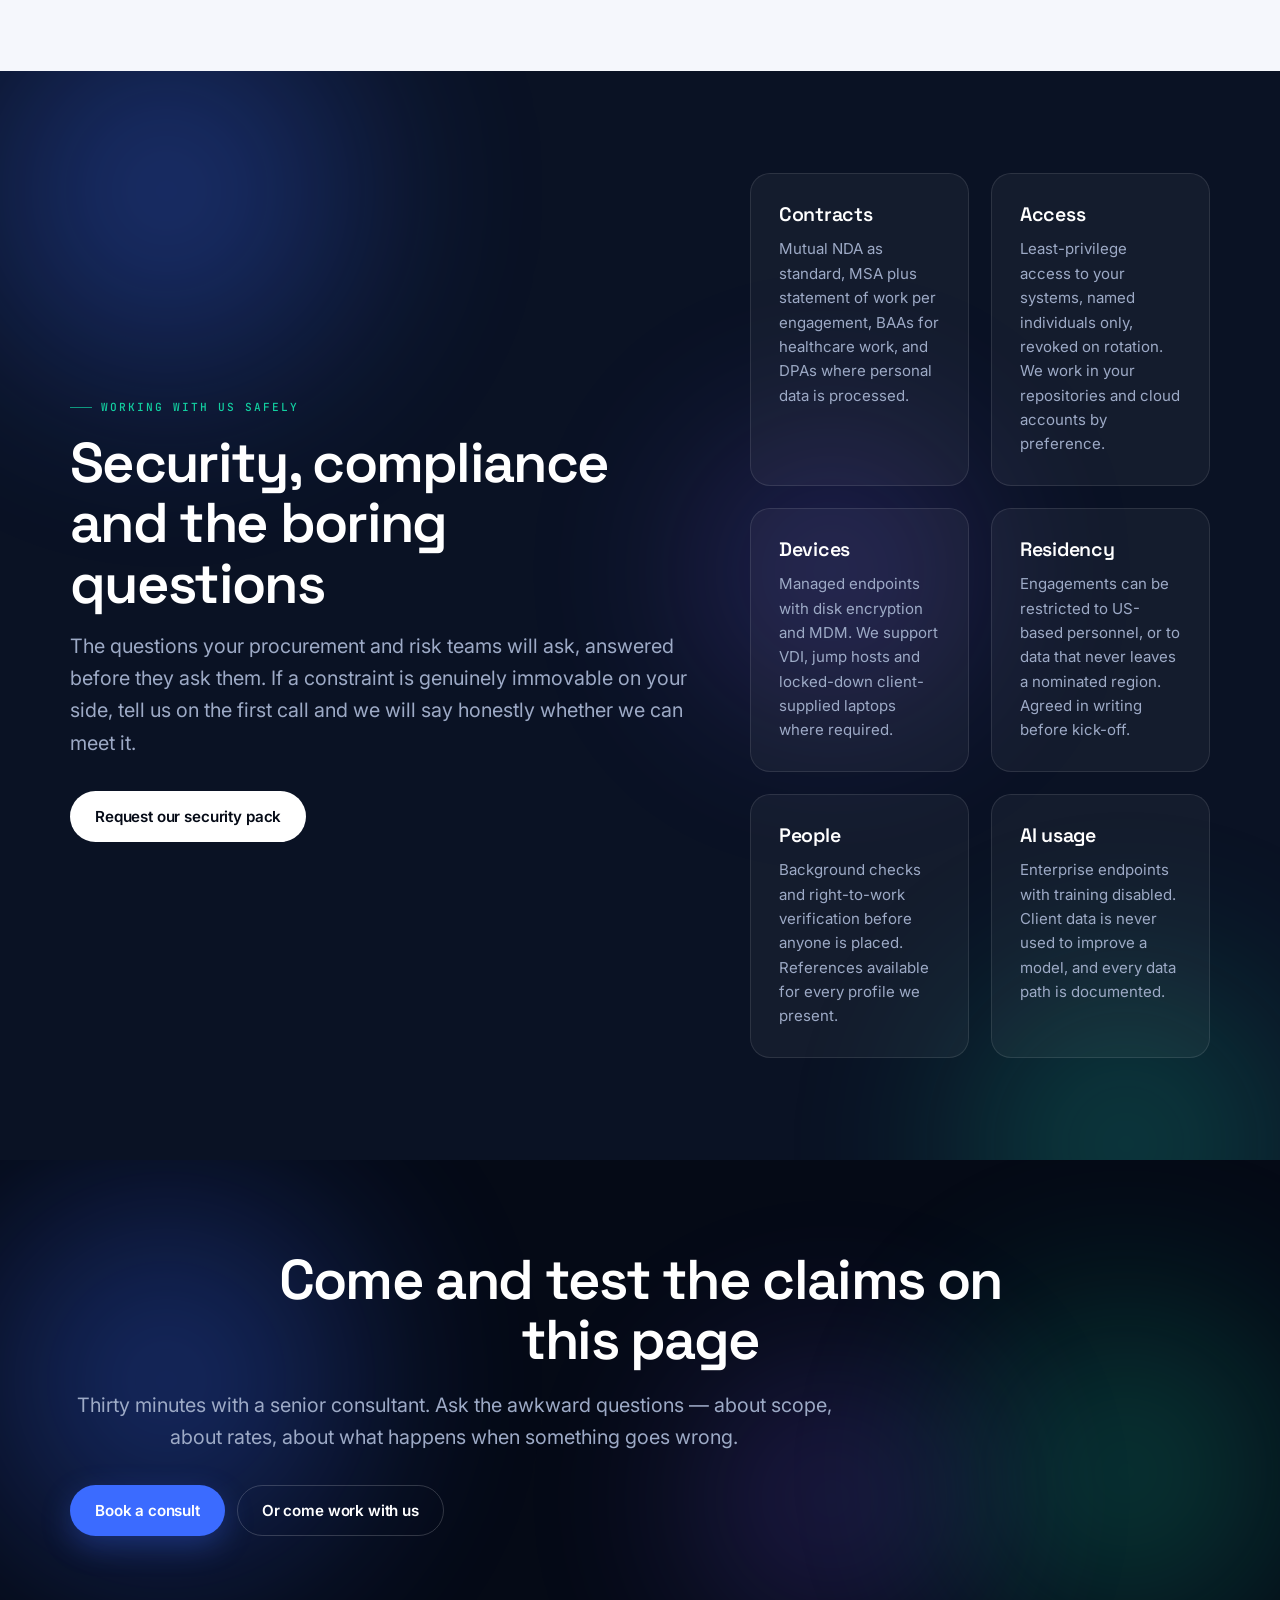
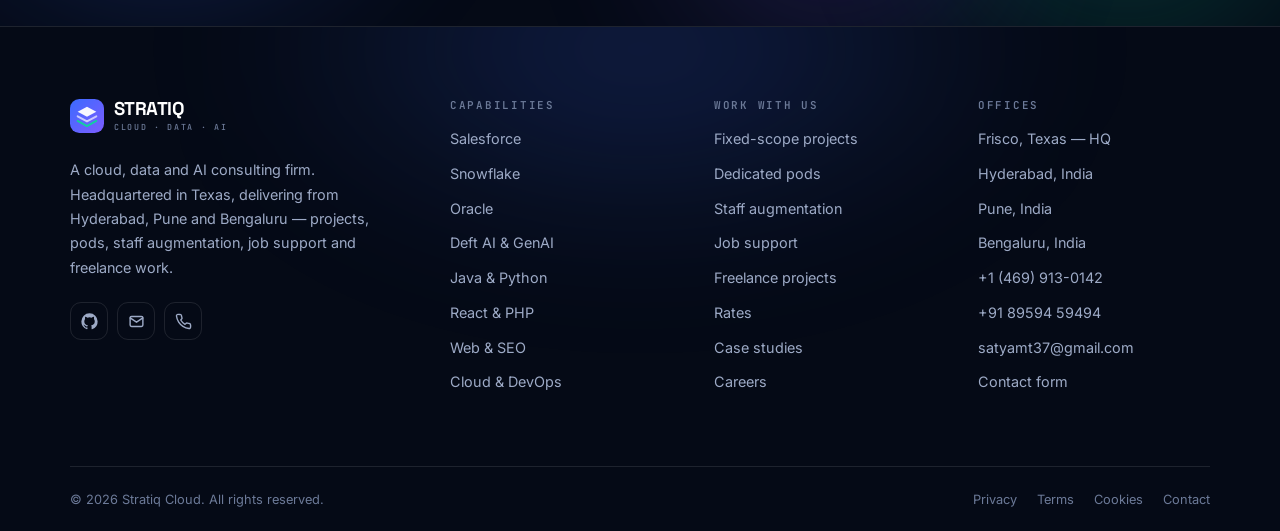
==== commit cf1dda93: "Replace emoji flags with SVG, tune photo scrims - Office cards used 🇺🇸/🇮🇳 emoji, which Windows has n" ====
--- a/about.html
+++ b/about.html
@@ -361,7 +361,7 @@
 
     <div class="grid grid--4">
       <div class="office spot reveal">
-        <span class="office__flag" aria-hidden="true">🇺🇸</span>
+        <span class="office__flag"><svg class="flag" viewBox="0 0 24 16" role="img" aria-label="United States"><rect width="24" height="16" fill="#fff"/><g fill="#B22234"><rect width="24" height="1.23" y="0"/><rect width="24" height="1.23" y="2.46"/><rect width="24" height="1.23" y="4.92"/><rect width="24" height="1.23" y="7.38"/><rect width="24" height="1.23" y="9.85"/><rect width="24" height="1.23" y="12.31"/><rect width="24" height="1.23" y="14.77"/></g><rect width="10.5" height="8.6" fill="#3C3B6E"/></svg></span>
         <span class="office__tag office__tag--hq">Global headquarters</span>
         <h3>Frisco, Texas</h3>
         <p class="small">Client leadership, architecture, engagement management and US-based delivery for restricted engagements.</p>
@@ -374,7 +374,7 @@
       </div>
 
       <div class="office spot reveal" data-delay="70">
-        <span class="office__flag" aria-hidden="true">🇮🇳</span>
+        <span class="office__flag"><svg class="flag" viewBox="0 0 24 16" role="img" aria-label="India"><rect width="24" height="5.33" fill="#FF9933"/><rect width="24" height="5.34" y="5.33" fill="#fff"/><rect width="24" height="5.33" y="10.67" fill="#138808"/><circle cx="12" cy="8" r="2.1" fill="none" stroke="#000080" stroke-width=".65"/><circle cx="12" cy="8" r=".45" fill="#000080"/></svg></span>
         <span class="office__tag">Delivery centre</span>
         <h3>Hyderabad</h3>
         <p class="small">Salesforce practice and data engineering. Our largest engineering base.</p>
@@ -386,7 +386,7 @@
       </div>
 
       <div class="office spot reveal" data-delay="140">
-        <span class="office__flag" aria-hidden="true">🇮🇳</span>
+        <span class="office__flag"><svg class="flag" viewBox="0 0 24 16" role="img" aria-label="India"><rect width="24" height="5.33" fill="#FF9933"/><rect width="24" height="5.34" y="5.33" fill="#fff"/><rect width="24" height="5.33" y="10.67" fill="#138808"/><circle cx="12" cy="8" r="2.1" fill="none" stroke="#000080" stroke-width=".65"/><circle cx="12" cy="8" r=".45" fill="#000080"/></svg></span>
         <span class="office__tag">Delivery centre</span>
         <h3>Pune</h3>
         <p class="small">Oracle practice and enterprise Java engineering.</p>
@@ -398,7 +398,7 @@
       </div>
 
       <div class="office spot reveal" data-delay="210">
-        <span class="office__flag" aria-hidden="true">🇮🇳</span>
+        <span class="office__flag"><svg class="flag" viewBox="0 0 24 16" role="img" aria-label="India"><rect width="24" height="5.33" fill="#FF9933"/><rect width="24" height="5.34" y="5.33" fill="#fff"/><rect width="24" height="5.33" y="10.67" fill="#138808"/><circle cx="12" cy="8" r="2.1" fill="none" stroke="#000080" stroke-width=".65"/><circle cx="12" cy="8" r=".45" fill="#000080"/></svg></span>
         <span class="office__tag">Delivery centre</span>
         <h3>Bengaluru</h3>
         <p class="small">Deft AI practice, product engineering and front-end.</p>
--- a/assets/css/style.css
+++ b/assets/css/style.css
@@ -887,8 +887,8 @@
 .photo-bg img{width:100%;height:100%;object-fit:cover;filter:saturate(.55) brightness(.42)}
 .photo-bg::after{
   content:"";position:absolute;inset:0;
-  background:linear-gradient(180deg,rgba(5,10,22,.86),rgba(5,10,22,.62) 45%,rgba(5,10,22,.94)),
-             radial-gradient(ellipse 60% 50% at 20% 0%,rgba(59,107,255,.4),transparent 70%);
+  background:linear-gradient(180deg,rgba(5,10,22,.9),rgba(5,10,22,.72) 45%,rgba(5,10,22,.96)),
+             radial-gradient(ellipse 60% 50% at 20% 0%,rgba(59,107,255,.38),transparent 70%);
 }
 
 /* image on a card header */
@@ -1136,3 +1136,19 @@
 }
 /* image bands sit flush between sections */
 .section--tight>.wrap>.reveal>.media{margin-inline:auto}
+
+/* ---------- 40. BRIGHTER PHOTO BAND + REAL FLAGS ---------- */
+/* For inherently dark photographs (night shots) the default scrim buries them. */
+.photo-bg--bright img{filter:saturate(.9) brightness(.85)}
+.photo-bg--bright::after{
+  background:linear-gradient(180deg,rgba(5,10,22,.66),rgba(5,10,22,.3) 42%,rgba(5,10,22,.9)),
+             radial-gradient(ellipse 60% 55% at 18% 0%,rgba(59,107,255,.34),transparent 70%);
+}
+
+/* Emoji flags don't exist on Windows, so draw them. */
+.flag{
+  width:30px;height:20px;border-radius:3px;display:block;
+  box-shadow:0 1px 3px rgba(0,0,0,.35);
+  outline:1px solid rgba(255,255,255,.18);outline-offset:-1px;
+}
+.office__flag{font-size:0;line-height:0;margin-bottom:14px}
